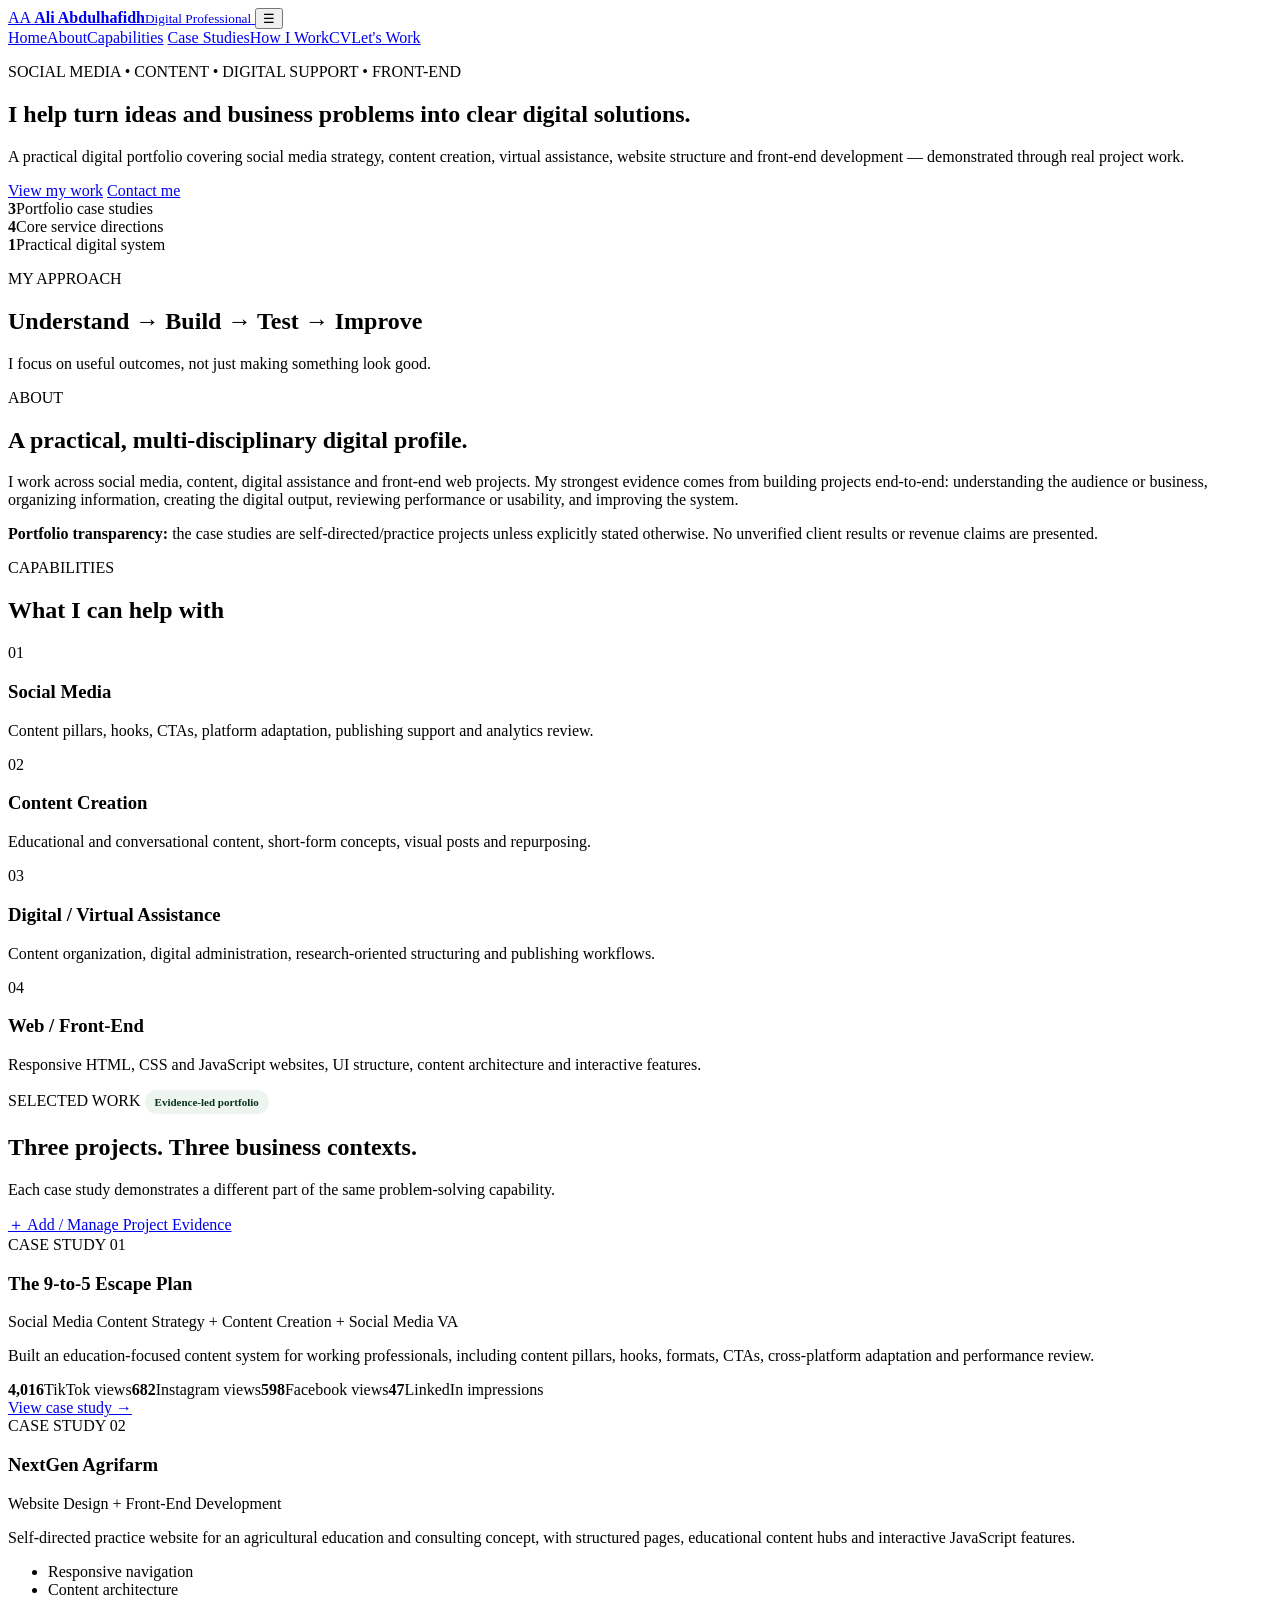
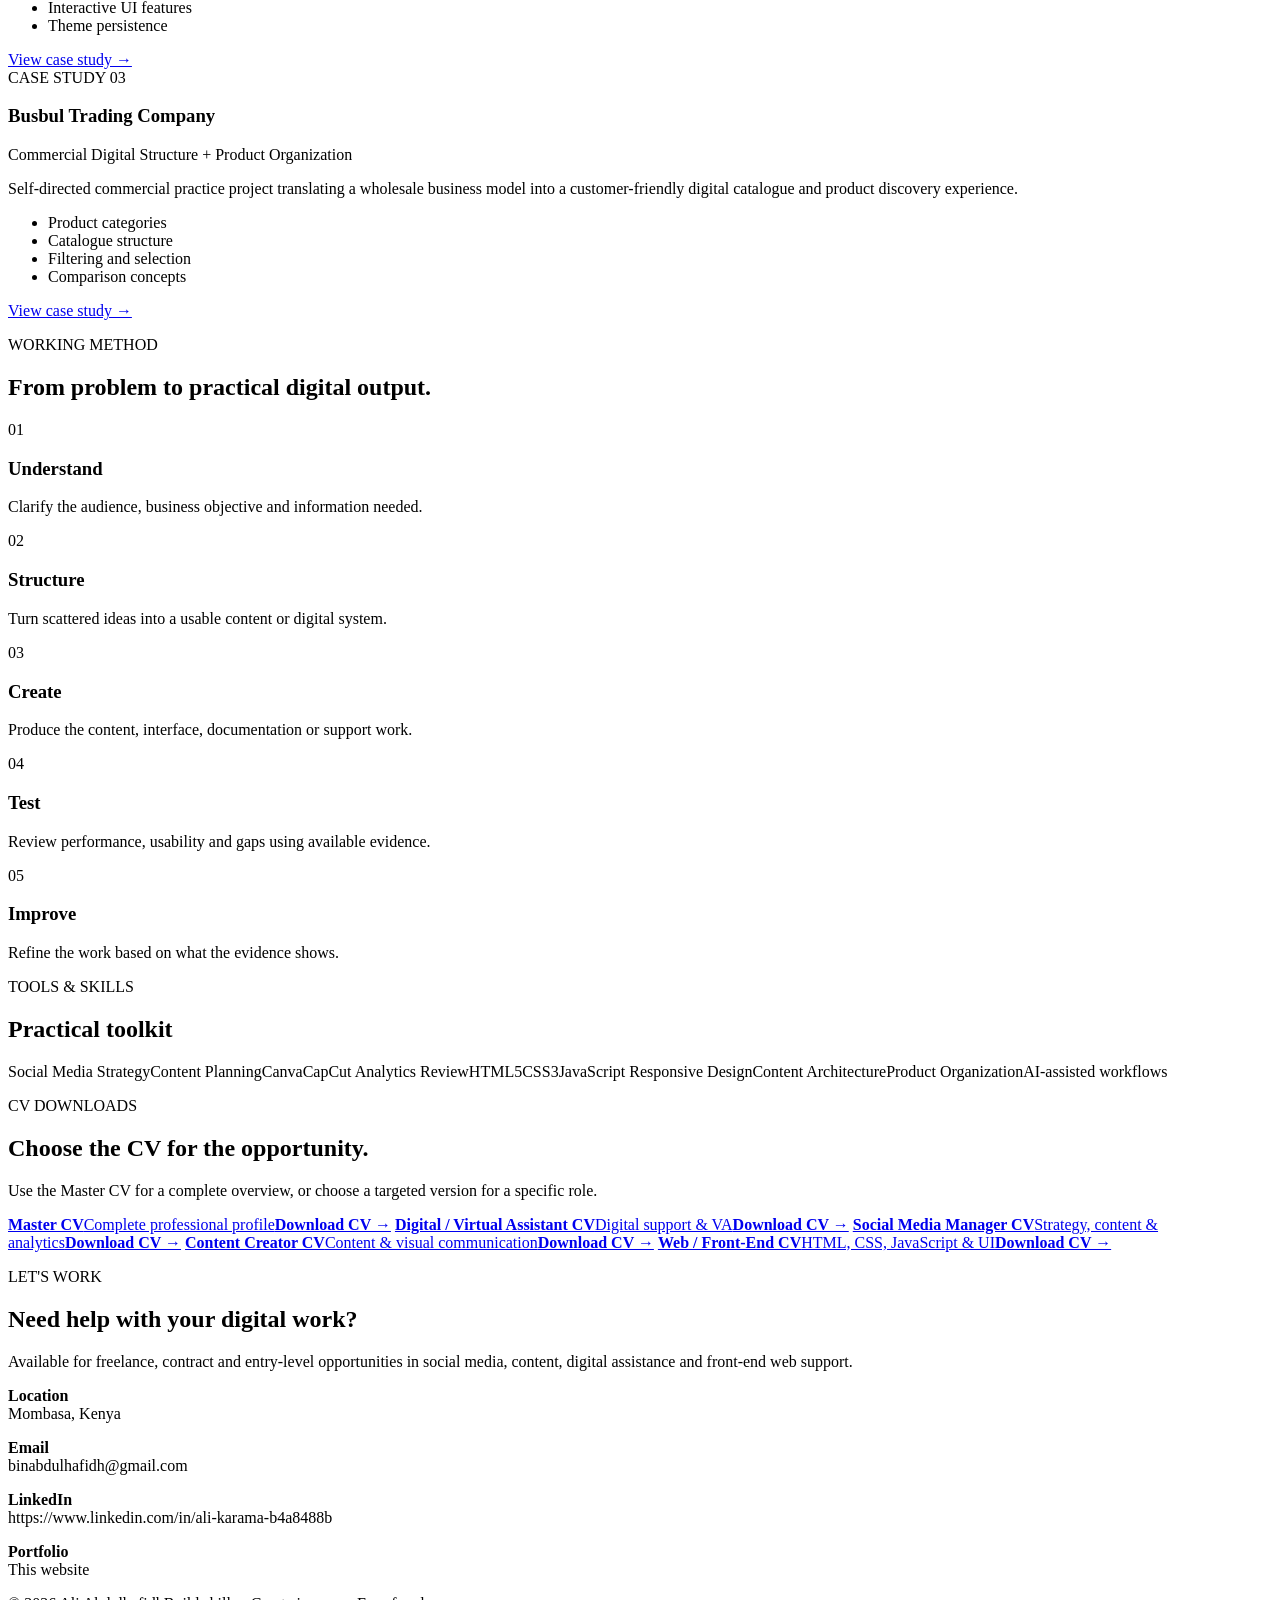
==== index.html @ 79cd594f "Add files via upload" ====
<!DOCTYPE html>
<html lang="en">
<head><meta name="description" content="Ali Abdulhafidh — Social Media Content Strategist, Content Creator, Social Media VA and Junior Front-End Practitioner.">
  <meta charset="UTF-8">
  <meta name="viewport" content="width=device-width, initial-scale=1.0">
  <meta name="description" content="Ali Abdulhafidh — Digital Professional portfolio: Social Media, Content Creation, Virtual Assistance and Front-End Development.">
  <title>Ali Abdulhafidh | Digital Portfolio</title>
  <link rel="stylesheet" href="style.css">
<style>.evidence-note{padding:14px 16px;border-left:3px solid #B8860B;background:#faf8f1;border-radius:8px;color:#45524c;font-size:13px;line-height:1.55}.portfolio-quality{display:inline-block;padding:6px 10px;border-radius:999px;background:#eef5f1;color:#07301E;font-size:11px;font-weight:700}</style></head>
<body>
  <header class="site-header">
    <nav class="nav container">
      <a class="brand" href="#home">
        <span class="brand-mark">AA</span>
        <span><strong>Ali Abdulhafidh</strong><small>Digital Professional</small></span>
      </a>
      <button class="menu-toggle" aria-label="Open menu">☰</button>
      <div class="nav-links">
        <a href="#home">Home</a><a href="#about">About</a><a href="#services">Capabilities</a>
        <a href="#work">Case Studies</a><a href="#process">How I Work</a><a href="#cv">CV</a><a class="nav-cta" href="#contact">Let's Work</a>
      </div>
    </nav>
  </header>

  <main>
    <section id="home" class="hero">
      <div class="container hero-grid">
        <div>
          <p class="eyebrow">SOCIAL MEDIA • CONTENT • DIGITAL SUPPORT • FRONT-END</p>
          <h1>I help turn ideas and business problems into <span>clear digital solutions.</span></h1>
          <p class="hero-copy">A practical digital portfolio covering social media strategy, content creation, virtual assistance, website structure and front-end development — demonstrated through real project work.</p>
          <div class="hero-actions">
            <a class="button primary" href="#work">View my work</a>
            <a class="button secondary" href="#contact">Contact me</a>
          </div>
          <div class="proof-row">
            <div><strong>3</strong><span>Portfolio case studies</span></div>
            <div><strong>4</strong><span>Core service directions</span></div>
            <div><strong>1</strong><span>Practical digital system</span></div>
          </div>
        </div>
        <aside class="hero-card">
          <div class="orbit"></div>
          <p>MY APPROACH</p>
          <h2>Understand → Build → Test → Improve</h2>
          <p>I focus on useful outcomes, not just making something look good.</p>
        </aside>
      </div>
    </section>

    <section id="about" class="section">
      <div class="container two-col">
        <div>
          <p class="eyebrow">ABOUT</p>
          <h2>A practical, multi-disciplinary digital profile.</h2>
        </div>
        <div>
          <p>I work across social media, content, digital assistance and front-end web projects. My strongest evidence comes from building projects end-to-end: understanding the audience or business, organizing information, creating the digital output, reviewing performance or usability, and improving the system.</p>
          <p class="note"><strong>Portfolio transparency:</strong> the case studies are self-directed/practice projects unless explicitly stated otherwise. No unverified client results or revenue claims are presented.</p>
        </div>
      </div>
    </section>

    <section id="services" class="section soft">
      <div class="container">
        <p class="eyebrow">CAPABILITIES</p>
        <h2>What I can help with</h2>
        <div class="cards four">
          <article class="card"><div class="icon">01</div><h3>Social Media</h3><p>Content pillars, hooks, CTAs, platform adaptation, publishing support and analytics review.</p></article>
          <article class="card"><div class="icon">02</div><h3>Content Creation</h3><p>Educational and conversational content, short-form concepts, visual posts and repurposing.</p></article>
          <article class="card"><div class="icon">03</div><h3>Digital / Virtual Assistance</h3><p>Content organization, digital administration, research-oriented structuring and publishing workflows.</p></article>
          <article class="card"><div class="icon">04</div><h3>Web / Front-End</h3><p>Responsive HTML, CSS and JavaScript websites, UI structure, content architecture and interactive features.</p></article>
        </div>
      </div>
    </section>

    <section id="work" class="section">
      <div class="container">
        <div class="section-head"><div><p class="eyebrow">SELECTED WORK <span class="portfolio-quality">Evidence-led portfolio</span></p><h2>Three projects. Three business contexts.</h2></div><p>Each case study demonstrates a different part of the same problem-solving capability.</p></div>
        <div class="evidence-manager-link"><a class="button secondary" href="evidence-manager.html">＋ Add / Manage Project Evidence</a></div><div class="case-grid">
          <article class="case-card featured">
            <div class="case-number">CASE STUDY 01</div><h3>The 9-to-5 Escape Plan</h3><p class="tagline">Social Media Content Strategy + Content Creation + Social Media VA</p>
            <p>Built an education-focused content system for working professionals, including content pillars, hooks, formats, CTAs, cross-platform adaptation and performance review.</p>
            <div class="metrics"><span><b>4,016</b>TikTok views</span><span><b>682</b>Instagram views</span><span><b>598</b>Facebook views</span><span><b>47</b>LinkedIn impressions</span></div>
            <a href="case-study-1.html" class="text-link">View case study →</a>
          </article>
          <article class="case-card">
            <div class="case-number">CASE STUDY 02</div><h3>NextGen Agrifarm</h3><p class="tagline">Website Design + Front-End Development</p>
            <p>Self-directed practice website for an agricultural education and consulting concept, with structured pages, educational content hubs and interactive JavaScript features.</p>
            <ul><li>Responsive navigation</li><li>Content architecture</li><li>Interactive UI features</li><li>Theme persistence</li></ul>
            <a href="case-study-2.html" class="text-link">View case study →</a>
          </article>
          <article class="case-card">
            <div class="case-number">CASE STUDY 03</div><h3>Busbul Trading Company</h3><p class="tagline">Commercial Digital Structure + Product Organization</p>
            <p>Self-directed commercial practice project translating a wholesale business model into a customer-friendly digital catalogue and product discovery experience.</p>
            <ul><li>Product categories</li><li>Catalogue structure</li><li>Filtering and selection</li><li>Comparison concepts</li></ul>
            <a href="case-study-3.html" class="text-link">View case study →</a>
          </article>
        </div>
      </div>
    </section>

    <section id="process" class="section dark">
      <div class="container">
        <p class="eyebrow gold">WORKING METHOD</p>
        <h2>From problem to practical digital output.</h2>
        <div class="process">
          <div><span>01</span><h3>Understand</h3><p>Clarify the audience, business objective and information needed.</p></div>
          <div><span>02</span><h3>Structure</h3><p>Turn scattered ideas into a usable content or digital system.</p></div>
          <div><span>03</span><h3>Create</h3><p>Produce the content, interface, documentation or support work.</p></div>
          <div><span>04</span><h3>Test</h3><p>Review performance, usability and gaps using available evidence.</p></div>
          <div><span>05</span><h3>Improve</h3><p>Refine the work based on what the evidence shows.</p></div>
        </div>
      </div>
    </section>

    <section class="section">
      <div class="container">
        <p class="eyebrow">TOOLS & SKILLS</p>
        <h2>Practical toolkit</h2>
        <div class="skill-cloud">
          <span>Social Media Strategy</span><span>Content Planning</span><span>Canva</span><span>CapCut</span>
          <span>Analytics Review</span><span>HTML5</span><span>CSS3</span><span>JavaScript</span>
          <span>Responsive Design</span><span>Content Architecture</span><span>Product Organization</span><span>AI-assisted workflows</span>
        </div>
      </div>
    </section>

    <section id="cv" class="section soft">
<div class="container">
<p class="eyebrow">CV DOWNLOADS</p>
<h2>Choose the CV for the opportunity.</h2>
<p class="section-intro">Use the Master CV for a complete overview, or choose a targeted version for a specific role.</p>
<div class="cv-grid">
<a class="cv-card" href="Ali_Abdulhafidh_Master_CV_FINAL.docx" download><strong>Master CV</strong><span>Complete professional profile</span><b>Download CV →</b></a>
<a class="cv-card" href="Ali_Abdulhafidh_Digital_Virtual_Assistant_CV_FINAL.docx" download><strong>Digital / Virtual Assistant CV</strong><span>Digital support & VA</span><b>Download CV →</b></a>
<a class="cv-card" href="Ali_Abdulhafidh_Social_Media_Manager_CV_FINAL.docx" download><strong>Social Media Manager CV</strong><span>Strategy, content & analytics</span><b>Download CV →</b></a>
<a class="cv-card" href="Ali_Abdulhafidh_Content_Creator_CV_FINAL.docx" download><strong>Content Creator CV</strong><span>Content & visual communication</span><b>Download CV →</b></a>
<a class="cv-card" href="Ali_Abdulhafidh_Web_Front-End_CV_FINAL.docx" download><strong>Web / Front-End CV</strong><span>HTML, CSS, JavaScript & UI</span><b>Download CV →</b></a>
</div></div></section><section id="contact" class="section contact">
      <div class="container contact-box">
        <div><p class="eyebrow">LET'S WORK</p><h2>Need help with your digital work?</h2><p>Available for freelance, contract and entry-level opportunities in social media, content, digital assistance and front-end web support.</p></div>
        <div class="contact-details">
          <p><strong>Location</strong><br>Mombasa, Kenya</p>
          <p><strong>Email</strong><br><span>binabdulhafidh@gmail.com</span></p>
          <p><strong>LinkedIn</strong><br><span>https://www.linkedin.com/in/ali-karama-b4a8488b</span></p>
          <p><strong>Portfolio</strong><br>This website</p>
        </div>
      </div>
    </section>
  </main>

  <footer><div class="container footer"><span>© 2026 Ali Abdulhafidh</span><span>Build skills • Create income • Earn freedom</span></div></footer>
</body>
</html>
---- style.css ----
.upload-block{margin-top:48px;padding-top:30px;border-top:1px solid var(--line)}.dropzone{border:2px dashed #a9bbb2;background:#f9fbf9;border-radius:18px;padding:34px;text-align:center;margin:16px 0 22px}.dropzone label{cursor:pointer;display:block;color:var(--muted)}.dropzone input{display:block;margin:0 auto 10px}.dropzone strong{color:var(--green2)}.dropzone.dragging{border-color:var(--gold);background:#fff8e8}.gallery{display:grid;grid-template-columns:repeat(3,1fr);gap:16px}.uploaded-evidence{margin:0;border:1px solid var(--line);border-radius:14px;overflow:hidden;background:#fff}.uploaded-evidence img{width:100%;height:220px;object-fit:cover;display:block}.uploaded-evidence figcaption{padding:12px;font-size:12px;display:flex;justify-content:space-between;gap:10px;align-items:center}.uploaded-evidence button{border:0;background:#f2e7e0;color:#8a3c20;border-radius:7px;padding:6px 8px;cursor:pointer}.empty-evidence{grid-column:1/-1;padding:30px;border:1px dashed var(--line);border-radius:14px;text-align:center;color:var(--muted)}code{background:#eef2ef;padding:2px 5px;border-radius:4px}@media(max-width:900px){.gallery{grid-template-columns:1fr 1fr}}@media(max-width:520px){.gallery{grid-template-columns:1fr}}
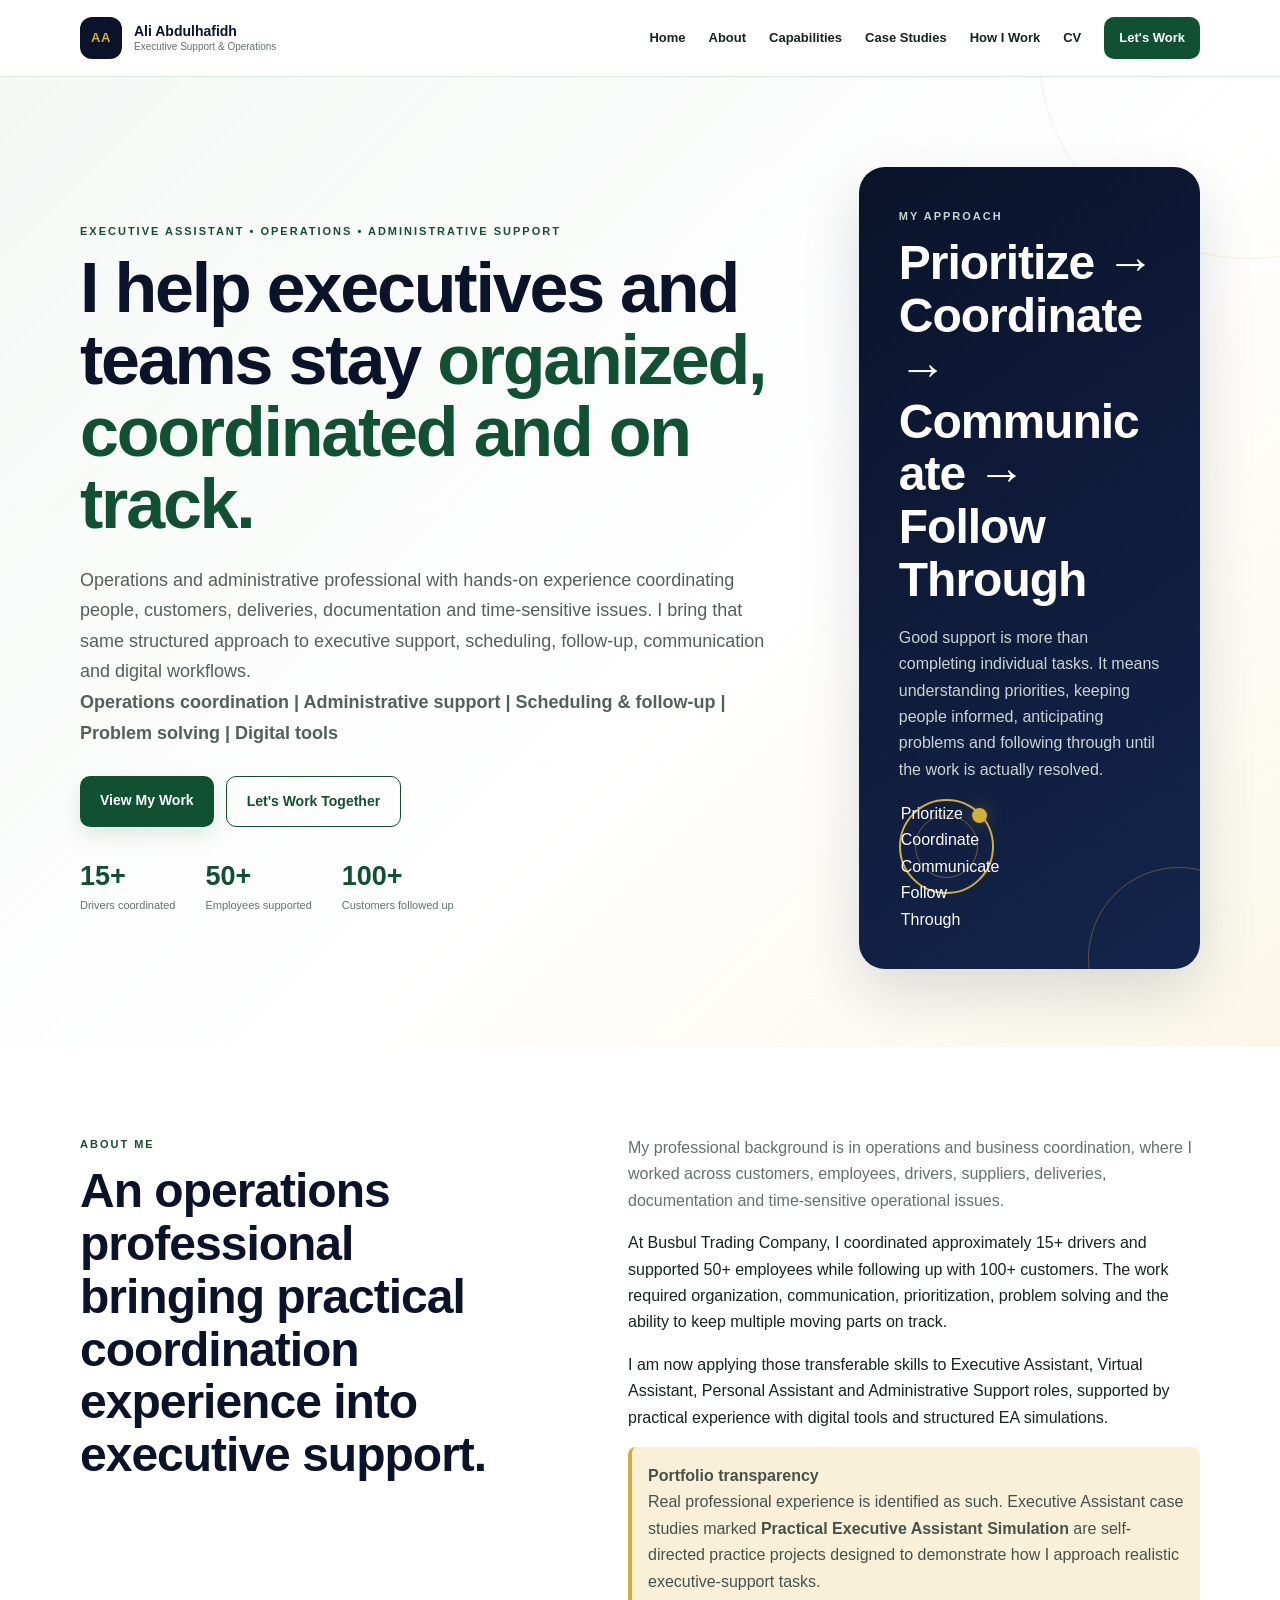
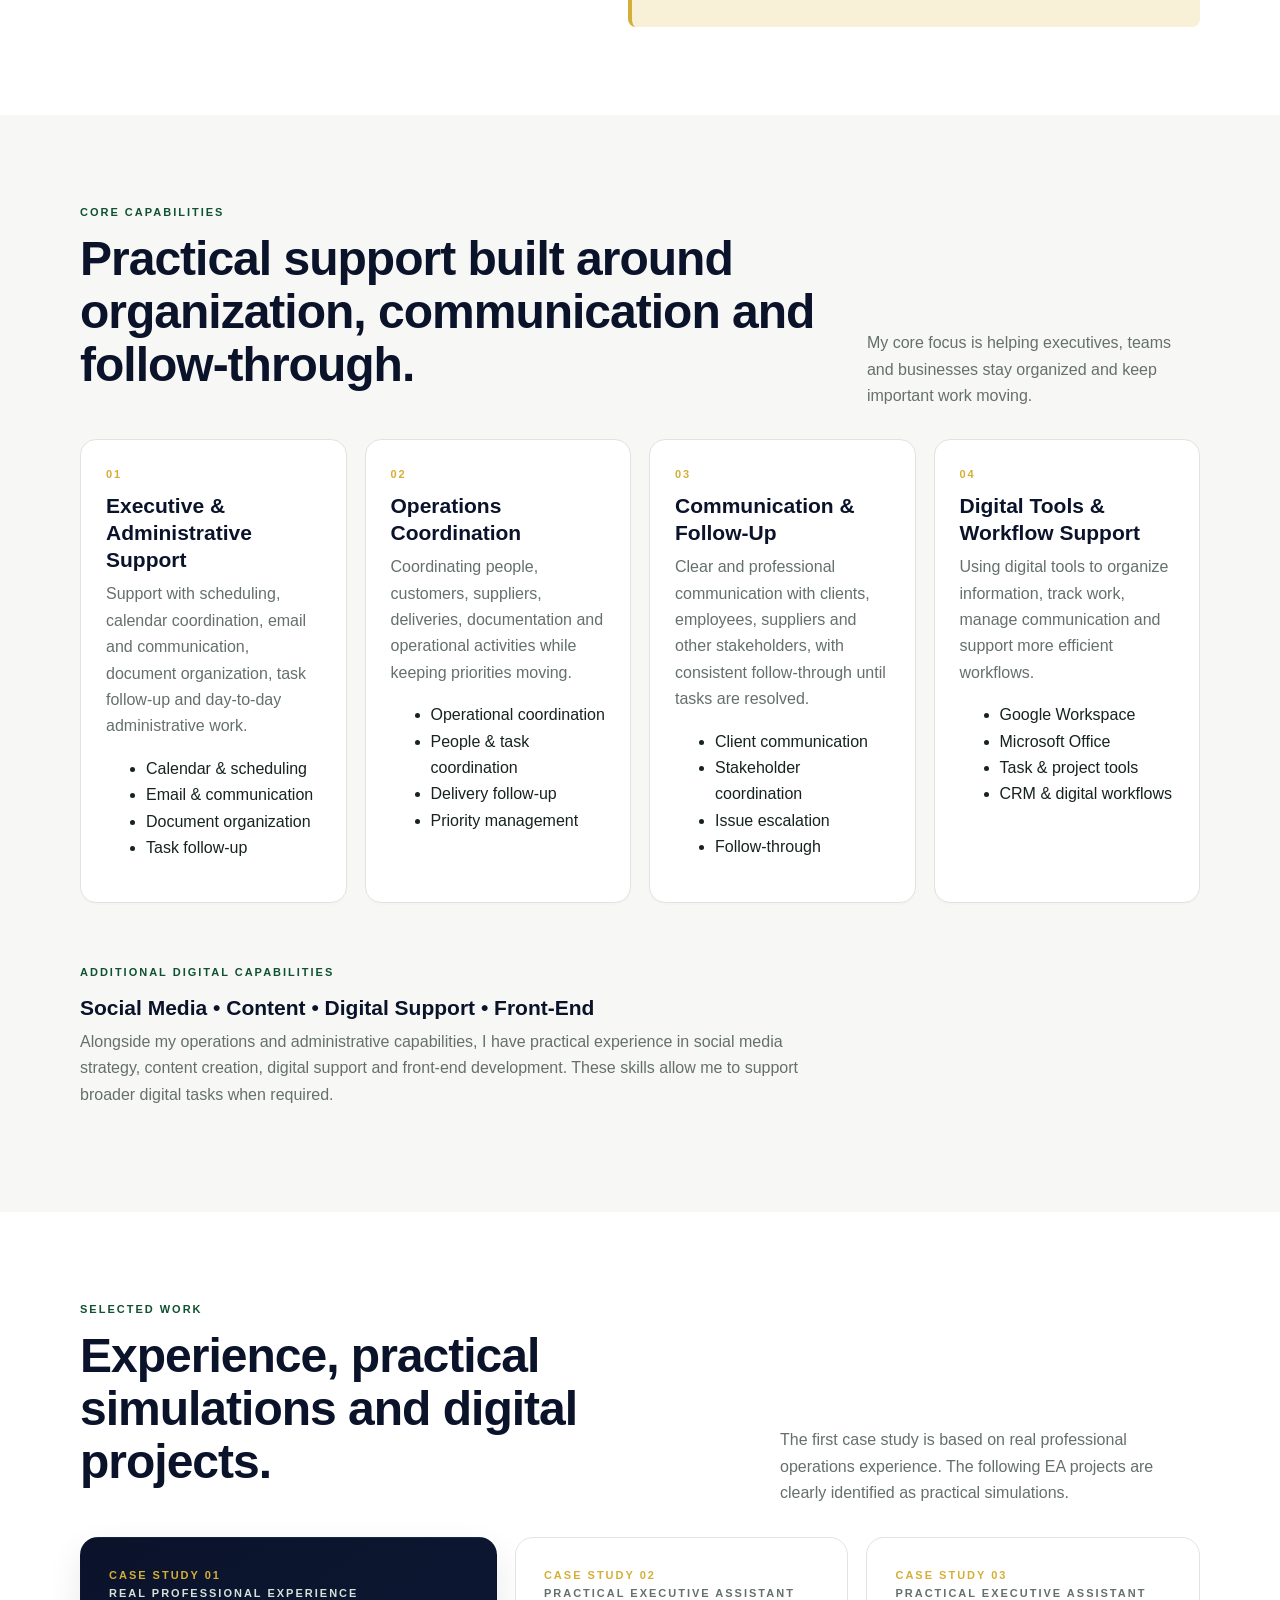
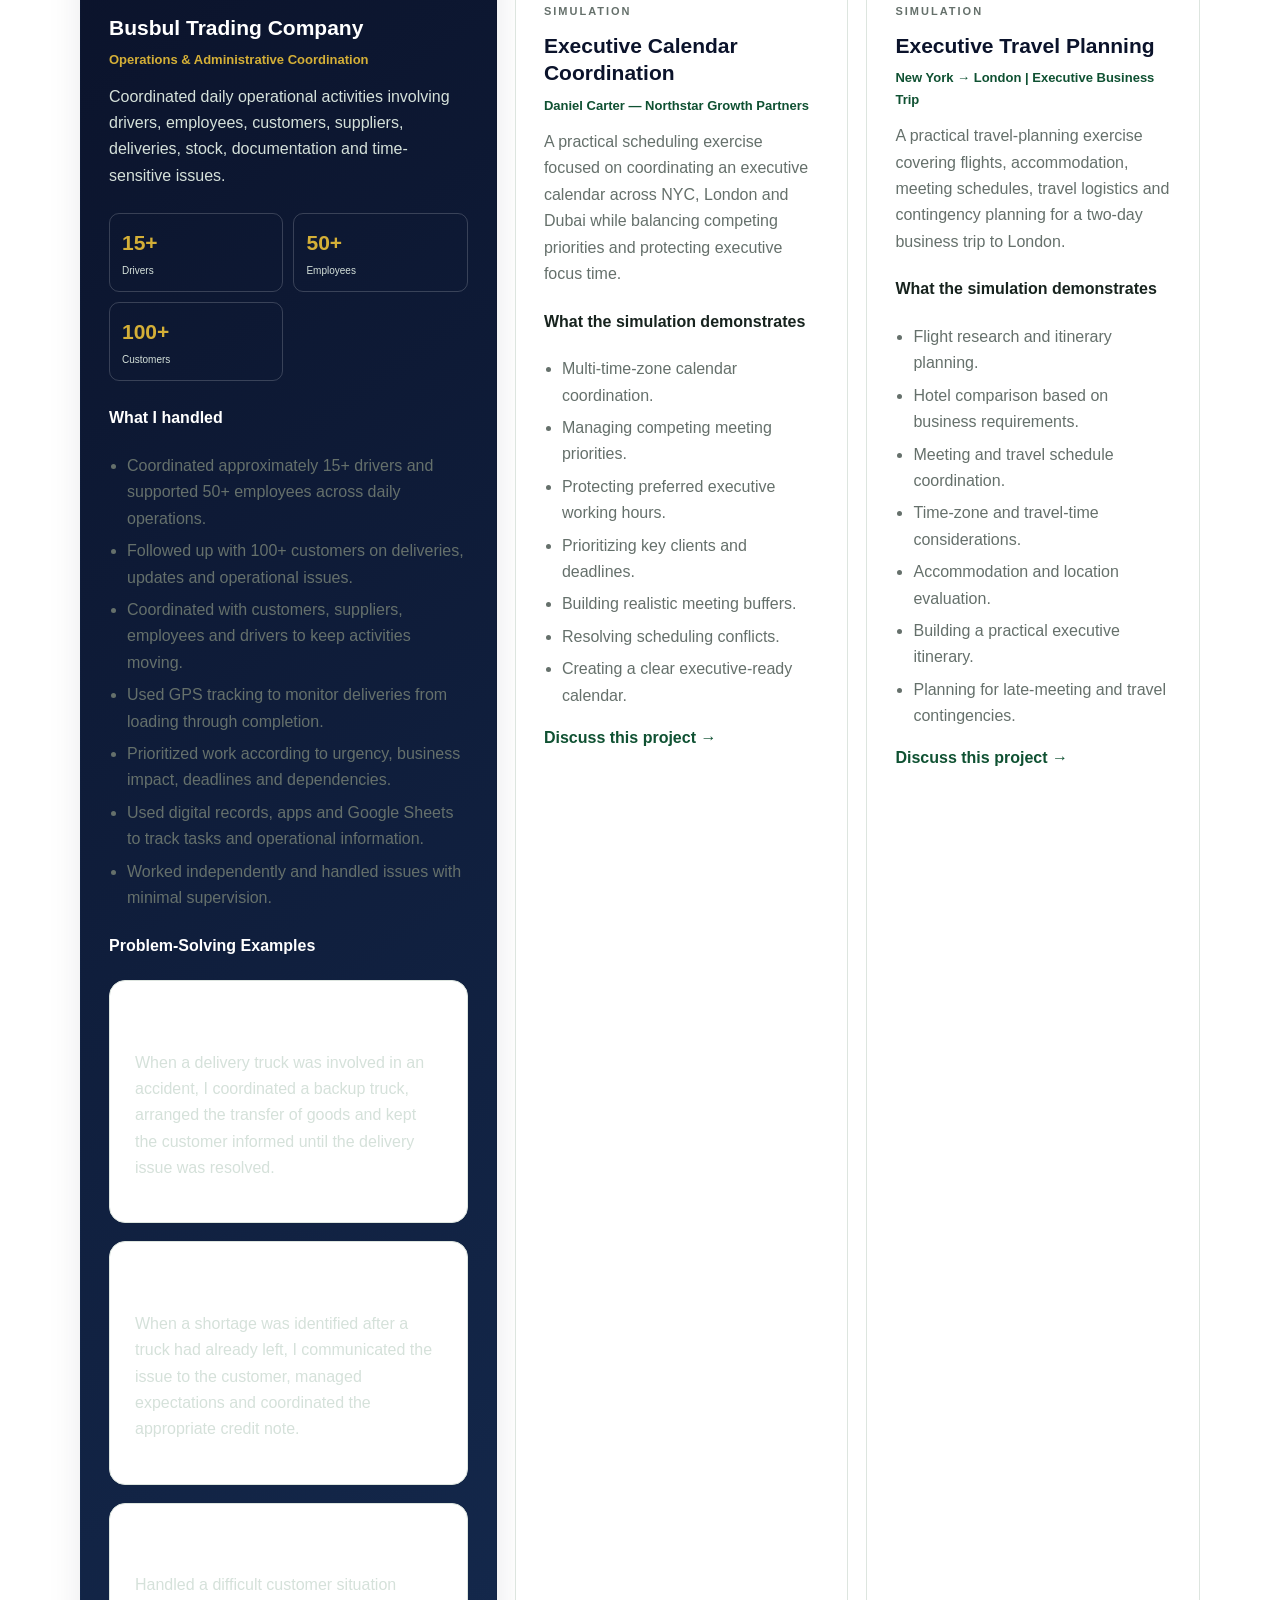
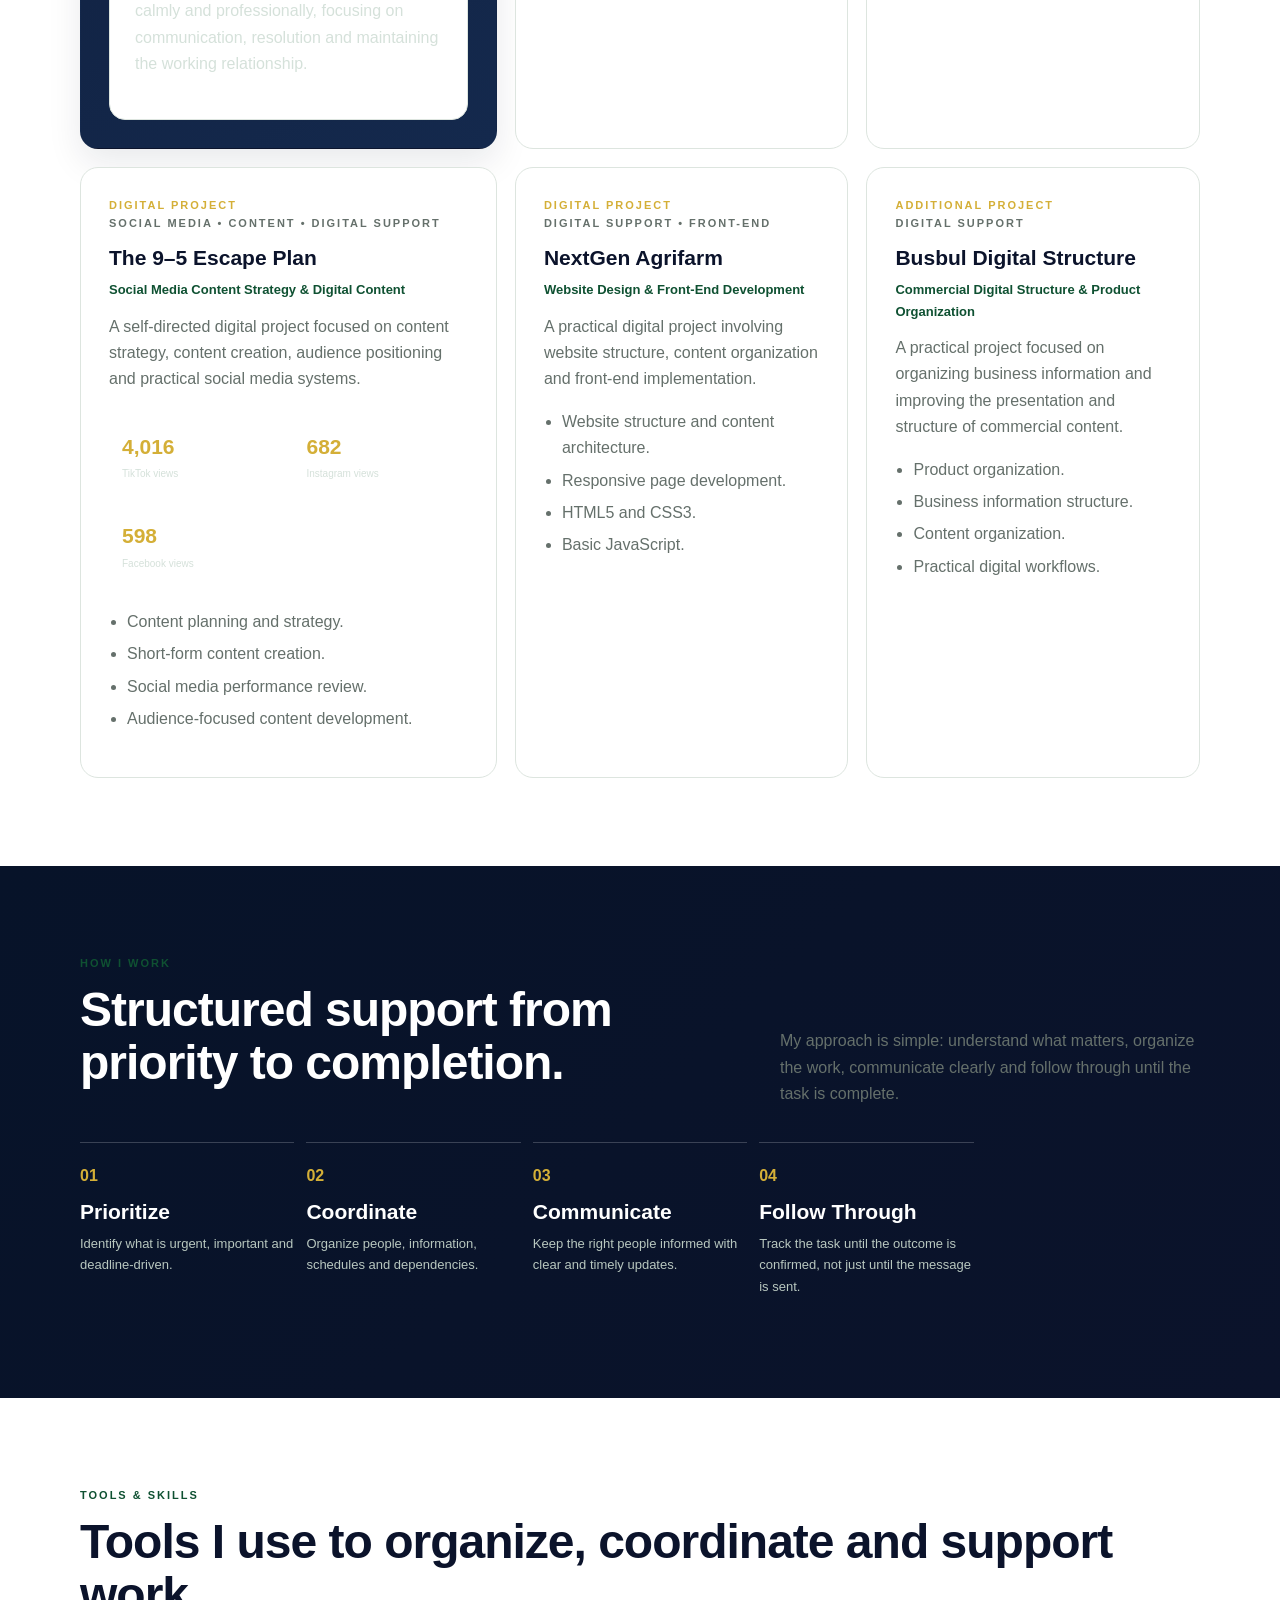
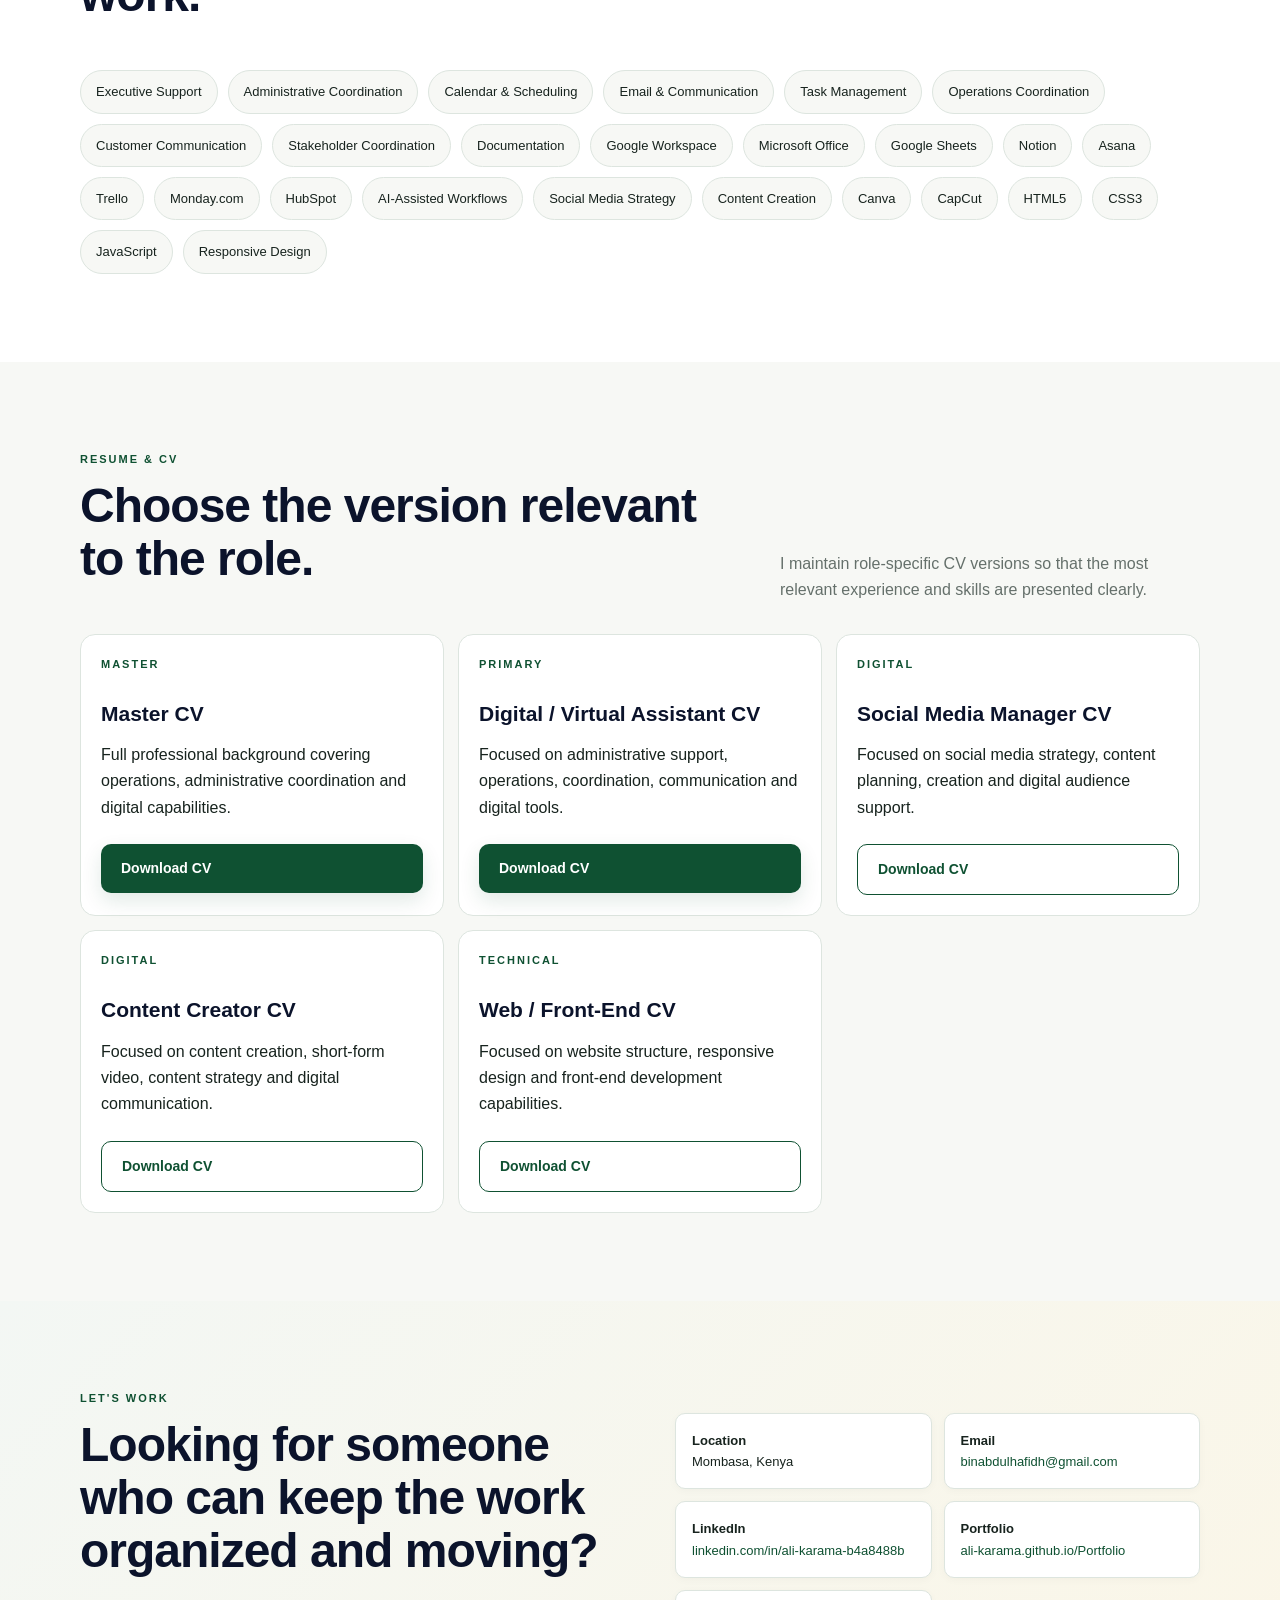
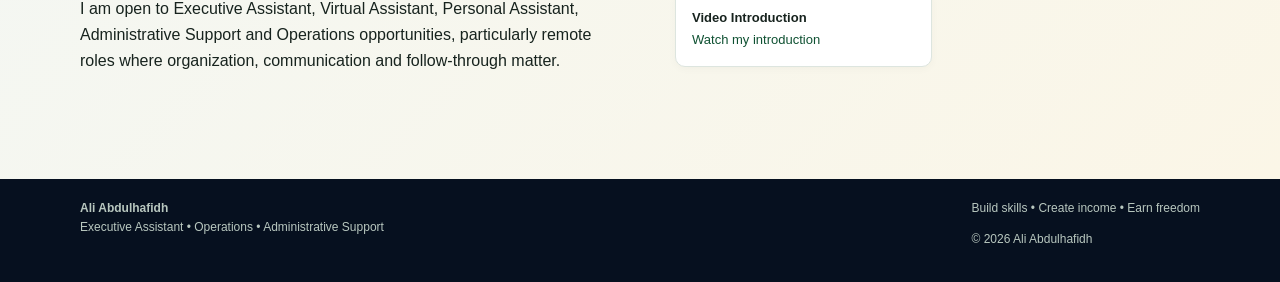
==== commit 1dee22d6: "Update index.html" ====
--- a/index.html
+++ b/index.html
@@ -1,155 +1,1449 @@
 <!DOCTYPE html>
 <html lang="en">
-<head><meta name="description" content="Ali Abdulhafidh — Social Media Content Strategist, Content Creator, Social Media VA and Junior Front-End Practitioner.">
+<head>
   <meta charset="UTF-8">
+
   <meta name="viewport" content="width=device-width, initial-scale=1.0">
-  <meta name="description" content="Ali Abdulhafidh — Digital Professional portfolio: Social Media, Content Creation, Virtual Assistance and Front-End Development.">
-  <title>Ali Abdulhafidh | Digital Portfolio</title>
+
+  <meta
+    name="description"
+    content="Ali Abdulhafidh — Executive Assistant, Virtual Assistant and Operations professional with experience in coordination, administrative support, scheduling, follow-up, problem solving and digital tools."
+  >
+
+  <meta
+    name="keywords"
+    content="Executive Assistant, Virtual Assistant, Personal Assistant, Administrative Support, Operations Coordinator, Remote Assistant, Ali Abdulhafidh"
+  >
+
+  <meta name="author" content="Ali Abdulhafidh">
+
+  <title>Ali Abdulhafidh | Executive Assistant • Operations • Administrative Support</title>
+
   <link rel="stylesheet" href="style.css">
-<style>.evidence-note{padding:14px 16px;border-left:3px solid #B8860B;background:#faf8f1;border-radius:8px;color:#45524c;font-size:13px;line-height:1.55}.portfolio-quality{display:inline-block;padding:6px 10px;border-radius:999px;background:#eef5f1;color:#07301E;font-size:11px;font-weight:700}</style></head>
+</head>
+
 <body>
+
+  <!-- =========================
+       HEADER
+  ========================== -->
   <header class="site-header">
-    <nav class="nav container">
-      <a class="brand" href="#home">
+    <div class="container nav">
+
+      <a href="#home" class="brand">
         <span class="brand-mark">AA</span>
-        <span><strong>Ali Abdulhafidh</strong><small>Digital Professional</small></span>
+
+        <span>
+          <strong>Ali Abdulhafidh</strong>
+          <small>Executive Support & Operations</small>
+        </span>
       </a>
-      <button class="menu-toggle" aria-label="Open menu">☰</button>
-      <div class="nav-links">
-        <a href="#home">Home</a><a href="#about">About</a><a href="#services">Capabilities</a>
-        <a href="#work">Case Studies</a><a href="#process">How I Work</a><a href="#cv">CV</a><a class="nav-cta" href="#contact">Let's Work</a>
+
+      <button
+        class="menu-toggle"
+        aria-label="Open navigation menu"
+        aria-expanded="false"
+      >
+        ☰
+      </button>
+
+      <nav class="nav-links">
+
+        <a href="#home">Home</a>
+
+        <a href="#about">About</a>
+
+        <a href="#capabilities">Capabilities</a>
+
+        <a href="#work">Case Studies</a>
+
+        <a href="#process">How I Work</a>
+
+        <a href="#cv">CV</a>
+
+        <a href="#contact" class="nav-cta">Let's Work</a>
+
+      </nav>
+
+    </div>
+  </header>
+
+
+  <main>
+
+    <!-- =========================
+         HERO
+    ========================== -->
+    <section class="hero" id="home">
+
+      <div class="container hero-grid">
+
+        <div>
+
+          <p class="eyebrow">
+            EXECUTIVE ASSISTANT • OPERATIONS • ADMINISTRATIVE SUPPORT
+          </p>
+
+          <h1>
+            I help executives and teams stay
+            <span>organized, coordinated and on track.</span>
+          </h1>
+
+          <p class="hero-copy">
+            Operations and administrative professional with hands-on
+            experience coordinating people, customers, deliveries,
+            documentation and time-sensitive issues. I bring that same
+            structured approach to executive support, scheduling,
+            follow-up, communication and digital workflows.
+          </p>
+
+          <p class="hero-copy">
+            <strong>
+              Operations coordination | Administrative support |
+              Scheduling & follow-up | Problem solving | Digital tools
+            </strong>
+          </p>
+
+          <div class="hero-actions">
+
+            <a href="#work" class="button primary">
+              View My Work
+            </a>
+
+            <a href="#contact" class="button secondary">
+              Let's Work Together
+            </a>
+
+          </div>
+
+          <!-- REAL OPERATIONAL EVIDENCE -->
+          <div class="proof-row">
+
+            <div>
+              <strong>15+</strong>
+              <span>Drivers coordinated</span>
+            </div>
+
+            <div>
+              <strong>50+</strong>
+              <span>Employees supported</span>
+            </div>
+
+            <div>
+              <strong>100+</strong>
+              <span>Customers followed up</span>
+            </div>
+
+          </div>
+
+        </div>
+
+
+        <!-- HERO APPROACH CARD -->
+        <div class="hero-card">
+
+          <p class="eyebrow">
+            MY APPROACH
+          </p>
+
+          <h2>
+            Prioritize → Coordinate → Communicate → Follow Through
+          </h2>
+
+          <p>
+            Good support is more than completing individual tasks.
+            It means understanding priorities, keeping people informed,
+            anticipating problems and following through until the work
+            is actually resolved.
+          </p>
+
+          <div class="orbit">
+
+            <span>Prioritize</span>
+            <span>Coordinate</span>
+            <span>Communicate</span>
+            <span>Follow Through</span>
+
+          </div>
+
+        </div>
+
       </div>
-    </nav>
-  </header>
-
-  <main>
-    <section id="home" class="hero">
-      <div class="container hero-grid">
+
+    </section>
+
+
+    <!-- =========================
+         ABOUT
+    ========================== -->
+    <section class="section" id="about">
+
+      <div class="container two-col">
+
         <div>
-          <p class="eyebrow">SOCIAL MEDIA • CONTENT • DIGITAL SUPPORT • FRONT-END</p>
-          <h1>I help turn ideas and business problems into <span>clear digital solutions.</span></h1>
-          <p class="hero-copy">A practical digital portfolio covering social media strategy, content creation, virtual assistance, website structure and front-end development — demonstrated through real project work.</p>
-          <div class="hero-actions">
-            <a class="button primary" href="#work">View my work</a>
-            <a class="button secondary" href="#contact">Contact me</a>
-          </div>
-          <div class="proof-row">
-            <div><strong>3</strong><span>Portfolio case studies</span></div>
-            <div><strong>4</strong><span>Core service directions</span></div>
-            <div><strong>1</strong><span>Practical digital system</span></div>
-          </div>
-        </div>
-        <aside class="hero-card">
-          <div class="orbit"></div>
-          <p>MY APPROACH</p>
-          <h2>Understand → Build → Test → Improve</h2>
-          <p>I focus on useful outcomes, not just making something look good.</p>
-        </aside>
+
+          <p class="eyebrow">
+            ABOUT ME
+          </p>
+
+          <h2>
+            An operations professional bringing practical coordination
+            experience into executive support.
+          </h2>
+
+        </div>
+
+        <div>
+
+          <p class="section-intro">
+            My professional background is in operations and business
+            coordination, where I worked across customers, employees,
+            drivers, suppliers, deliveries, documentation and
+            time-sensitive operational issues.
+          </p>
+
+          <p>
+            At Busbul Trading Company, I coordinated approximately
+            15+ drivers and supported 50+ employees while following up
+            with 100+ customers. The work required organization,
+            communication, prioritization, problem solving and the
+            ability to keep multiple moving parts on track.
+          </p>
+
+          <p>
+            I am now applying those transferable skills to Executive
+            Assistant, Virtual Assistant, Personal Assistant and
+            Administrative Support roles, supported by practical
+            experience with digital tools and structured EA simulations.
+          </p>
+
+          <div class="note">
+
+            <strong>Portfolio transparency</strong>
+
+            <p>
+              Real professional experience is identified as such.
+              Executive Assistant case studies marked
+              <strong>Practical Executive Assistant Simulation</strong>
+              are self-directed practice projects designed to demonstrate
+              how I approach realistic executive-support tasks.
+            </p>
+
+          </div>
+
+        </div>
+
       </div>
+
     </section>
 
-    <section id="about" class="section">
-      <div class="container two-col">
+
+    <!-- =========================
+         CAPABILITIES
+    ========================== -->
+    <section class="section soft" id="capabilities">
+
+      <div class="container">
+
+        <div class="section-head">
+
+          <div>
+
+            <p class="eyebrow">
+              CORE CAPABILITIES
+            </p>
+
+            <h2>
+              Practical support built around organization,
+              communication and follow-through.
+            </h2>
+
+          </div>
+
+          <p>
+            My core focus is helping executives, teams and businesses
+            stay organized and keep important work moving.
+          </p>
+
+        </div>
+
+
+        <div class="cards four">
+
+          <!-- CARD 01 -->
+          <article class="card">
+
+            <div class="icon">
+              01
+            </div>
+
+            <h3>
+              Executive & Administrative Support
+            </h3>
+
+            <p>
+              Support with scheduling, calendar coordination,
+              email and communication, document organization,
+              task follow-up and day-to-day administrative work.
+            </p>
+
+            <ul>
+
+              <li>Calendar & scheduling</li>
+
+              <li>Email & communication</li>
+
+              <li>Document organization</li>
+
+              <li>Task follow-up</li>
+
+            </ul>
+
+          </article>
+
+
+          <!-- CARD 02 -->
+          <article class="card">
+
+            <div class="icon">
+              02
+            </div>
+
+            <h3>
+              Operations Coordination
+            </h3>
+
+            <p>
+              Coordinating people, customers, suppliers, deliveries,
+              documentation and operational activities while keeping
+              priorities moving.
+            </p>
+
+            <ul>
+
+              <li>Operational coordination</li>
+
+              <li>People & task coordination</li>
+
+              <li>Delivery follow-up</li>
+
+              <li>Priority management</li>
+
+            </ul>
+
+          </article>
+
+
+          <!-- CARD 03 -->
+          <article class="card">
+
+            <div class="icon">
+              03
+            </div>
+
+            <h3>
+              Communication & Follow-Up
+            </h3>
+
+            <p>
+              Clear and professional communication with clients,
+              employees, suppliers and other stakeholders, with
+              consistent follow-through until tasks are resolved.
+            </p>
+
+            <ul>
+
+              <li>Client communication</li>
+
+              <li>Stakeholder coordination</li>
+
+              <li>Issue escalation</li>
+
+              <li>Follow-through</li>
+
+            </ul>
+
+          </article>
+
+
+          <!-- CARD 04 -->
+          <article class="card">
+
+            <div class="icon">
+              04
+            </div>
+
+            <h3>
+              Digital Tools & Workflow Support
+            </h3>
+
+            <p>
+              Using digital tools to organize information, track work,
+              manage communication and support more efficient workflows.
+            </p>
+
+            <ul>
+
+              <li>Google Workspace</li>
+
+              <li>Microsoft Office</li>
+
+              <li>Task & project tools</li>
+
+              <li>CRM & digital workflows</li>
+
+            </ul>
+
+          </article>
+
+        </div>
+
+
+        <!-- SECONDARY DIGITAL SKILLS -->
+
+        <div class="section-intro" style="margin-top: 60px;">
+
+          <p class="eyebrow">
+            ADDITIONAL DIGITAL CAPABILITIES
+          </p>
+
+          <h3>
+            Social Media • Content • Digital Support • Front-End
+          </h3>
+
+          <p>
+            Alongside my operations and administrative capabilities,
+            I have practical experience in social media strategy,
+            content creation, digital support and front-end development.
+            These skills allow me to support broader digital tasks when
+            required.
+          </p>
+
+        </div>
+
+      </div>
+
+    </section>
+
+
+    <!-- =========================
+         CASE STUDIES
+    ========================== -->
+    <section class="section" id="work">
+
+      <div class="container">
+
+        <div class="section-head">
+
+          <div>
+
+            <p class="eyebrow">
+              SELECTED WORK
+            </p>
+
+            <h2>
+              Experience, practical simulations and digital projects.
+            </h2>
+
+          </div>
+
+          <p>
+            The first case study is based on real professional
+            operations experience. The following EA projects are
+            clearly identified as practical simulations.
+          </p>
+
+        </div>
+
+
+        <div class="case-grid">
+
+
+          <!-- =========================
+               CASE STUDY 01 — REAL
+          ========================== -->
+          <article class="case-card featured">
+
+            <div class="case-number">
+              CASE STUDY 01
+            </div>
+
+            <p class="eyebrow">
+              REAL PROFESSIONAL EXPERIENCE
+            </p>
+
+            <h3>
+              Busbul Trading Company
+            </h3>
+
+            <p class="tagline">
+              Operations & Administrative Coordination
+            </p>
+
+            <p>
+              Coordinated daily operational activities involving
+              drivers, employees, customers, suppliers, deliveries,
+              stock, documentation and time-sensitive issues.
+            </p>
+
+
+            <div class="metrics">
+
+              <span>
+                <b>15+</b>
+                Drivers
+              </span>
+
+              <span>
+                <b>50+</b>
+                Employees
+              </span>
+
+              <span>
+                <b>100+</b>
+                Customers
+              </span>
+
+            </div>
+
+
+            <h4>
+              What I handled
+            </h4>
+
+            <ul>
+
+              <li>
+                Coordinated approximately 15+ drivers and supported
+                50+ employees across daily operations.
+              </li>
+
+              <li>
+                Followed up with 100+ customers on deliveries,
+                updates and operational issues.
+              </li>
+
+              <li>
+                Coordinated with customers, suppliers, employees
+                and drivers to keep activities moving.
+              </li>
+
+              <li>
+                Used GPS tracking to monitor deliveries from loading
+                through completion.
+              </li>
+
+              <li>
+                Prioritized work according to urgency, business impact,
+                deadlines and dependencies.
+              </li>
+
+              <li>
+                Used digital records, apps and Google Sheets to
+                track tasks and operational information.
+              </li>
+
+              <li>
+                Worked independently and handled issues with minimal
+                supervision.
+              </li>
+
+            </ul>
+
+
+            <h4>
+              Problem-Solving Examples
+            </h4>
+
+            <div class="cards">
+
+              <div class="card">
+
+                <h3>
+                  Truck Accident
+                </h3>
+
+                <p>
+                  When a delivery truck was involved in an accident,
+                  I coordinated a backup truck, arranged the transfer
+                  of goods and kept the customer informed until the
+                  delivery issue was resolved.
+                </p>
+
+              </div>
+
+
+              <div class="card">
+
+                <h3>
+                  Loading Shortage
+                </h3>
+
+                <p>
+                  When a shortage was identified after a truck had
+                  already left, I communicated the issue to the
+                  customer, managed expectations and coordinated the
+                  appropriate credit note.
+                </p>
+
+              </div>
+
+
+              <div class="card">
+
+                <h3>
+                  Difficult Client
+                </h3>
+
+                <p>
+                  Handled a difficult customer situation calmly and
+                  professionally, focusing on communication, resolution
+                  and maintaining the working relationship.
+                </p>
+
+              </div>
+
+            </div>
+
+          </article>
+
+
+          <!-- =========================
+               CASE STUDY 02
+          ========================== -->
+          <article class="case-card">
+
+            <div class="case-number">
+              CASE STUDY 02
+            </div>
+
+            <p class="eyebrow">
+              PRACTICAL EXECUTIVE ASSISTANT SIMULATION
+            </p>
+
+            <h3>
+              Executive Calendar Coordination
+            </h3>
+
+            <p class="tagline">
+              Daniel Carter — Northstar Growth Partners
+            </p>
+
+            <p>
+              A practical scheduling exercise focused on coordinating
+              an executive calendar across NYC, London and Dubai while
+              balancing competing priorities and protecting executive
+              focus time.
+            </p>
+
+            <h4>
+              What the simulation demonstrates
+            </h4>
+
+            <ul>
+
+              <li>
+                Multi-time-zone calendar coordination.
+              </li>
+
+              <li>
+                Managing competing meeting priorities.
+              </li>
+
+              <li>
+                Protecting preferred executive working hours.
+              </li>
+
+              <li>
+                Prioritizing key clients and deadlines.
+              </li>
+
+              <li>
+                Building realistic meeting buffers.
+              </li>
+
+              <li>
+                Resolving scheduling conflicts.
+              </li>
+
+              <li>
+                Creating a clear executive-ready calendar.
+              </li>
+
+            </ul>
+
+            <a href="#contact" class="text-link">
+              Discuss this project →
+            </a>
+
+          </article>
+
+
+          <!-- =========================
+               CASE STUDY 03
+          ========================== -->
+          <article class="case-card">
+
+            <div class="case-number">
+              CASE STUDY 03
+            </div>
+
+            <p class="eyebrow">
+              PRACTICAL EXECUTIVE ASSISTANT SIMULATION
+            </p>
+
+            <h3>
+              Executive Travel Planning
+            </h3>
+
+            <p class="tagline">
+              New York → London | Executive Business Trip
+            </p>
+
+            <p>
+              A practical travel-planning exercise covering flights,
+              accommodation, meeting schedules, travel logistics and
+              contingency planning for a two-day business trip to London.
+            </p>
+
+            <h4>
+              What the simulation demonstrates
+            </h4>
+
+            <ul>
+
+              <li>
+                Flight research and itinerary planning.
+              </li>
+
+              <li>
+                Hotel comparison based on business requirements.
+              </li>
+
+              <li>
+                Meeting and travel schedule coordination.
+              </li>
+
+              <li>
+                Time-zone and travel-time considerations.
+              </li>
+
+              <li>
+                Accommodation and location evaluation.
+              </li>
+
+              <li>
+                Building a practical executive itinerary.
+              </li>
+
+              <li>
+                Planning for late-meeting and travel contingencies.
+              </li>
+
+            </ul>
+
+            <a href="#contact" class="text-link">
+              Discuss this project →
+            </a>
+
+          </article>
+
+
+          <!-- =========================
+               DIGITAL PROJECT
+          ========================== -->
+          <article class="case-card">
+
+            <div class="case-number">
+              DIGITAL PROJECT
+            </div>
+
+            <p class="eyebrow">
+              SOCIAL MEDIA • CONTENT • DIGITAL SUPPORT
+            </p>
+
+            <h3>
+              The 9–5 Escape Plan
+            </h3>
+
+            <p class="tagline">
+              Social Media Content Strategy & Digital Content
+            </p>
+
+            <p>
+              A self-directed digital project focused on content
+              strategy, content creation, audience positioning and
+              practical social media systems.
+            </p>
+
+            <div class="metrics">
+
+              <span>
+                <b>4,016</b>
+                TikTok views
+              </span>
+
+              <span>
+                <b>682</b>
+                Instagram views
+              </span>
+
+              <span>
+                <b>598</b>
+                Facebook views
+              </span>
+
+            </div>
+
+            <ul>
+
+              <li>
+                Content planning and strategy.
+              </li>
+
+              <li>
+                Short-form content creation.
+              </li>
+
+              <li>
+                Social media performance review.
+              </li>
+
+              <li>
+                Audience-focused content development.
+              </li>
+
+            </ul>
+
+          </article>
+
+
+          <!-- =========================
+               WEB PROJECT
+          ========================== -->
+          <article class="case-card">
+
+            <div class="case-number">
+              DIGITAL PROJECT
+            </div>
+
+            <p class="eyebrow">
+              DIGITAL SUPPORT • FRONT-END
+            </p>
+
+            <h3>
+              NextGen Agrifarm
+            </h3>
+
+            <p class="tagline">
+              Website Design & Front-End Development
+            </p>
+
+            <p>
+              A practical digital project involving website structure,
+              content organization and front-end implementation.
+            </p>
+
+            <ul>
+
+              <li>
+                Website structure and content architecture.
+              </li>
+
+              <li>
+                Responsive page development.
+              </li>
+
+              <li>
+                HTML5 and CSS3.
+              </li>
+
+              <li>
+                Basic JavaScript.
+              </li>
+
+            </ul>
+
+          </article>
+
+
+          <!-- =========================
+               BUSBUL DIGITAL PROJECT
+          ========================== -->
+          <article class="case-card">
+
+            <div class="case-number">
+              ADDITIONAL PROJECT
+            </div>
+
+            <p class="eyebrow">
+              DIGITAL SUPPORT
+            </p>
+
+            <h3>
+              Busbul Digital Structure
+            </h3>
+
+            <p class="tagline">
+              Commercial Digital Structure & Product Organization
+            </p>
+
+            <p>
+              A practical project focused on organizing business
+              information and improving the presentation and structure
+              of commercial content.
+            </p>
+
+            <ul>
+
+              <li>
+                Product organization.
+              </li>
+
+              <li>
+                Business information structure.
+              </li>
+
+              <li>
+                Content organization.
+              </li>
+
+              <li>
+                Practical digital workflows.
+              </li>
+
+            </ul>
+
+          </article>
+
+        </div>
+
+      </div>
+
+    </section>
+
+
+    <!-- =========================
+         HOW I WORK
+    ========================== -->
+    <section class="section dark" id="process">
+
+      <div class="container">
+
+        <div class="section-head">
+
+          <div>
+
+            <p class="eyebrow">
+              HOW I WORK
+            </p>
+
+            <h2>
+              Structured support from priority to completion.
+            </h2>
+
+          </div>
+
+          <p>
+            My approach is simple: understand what matters,
+            organize the work, communicate clearly and follow
+            through until the task is complete.
+          </p>
+
+        </div>
+
+
+        <div class="process">
+
+          <div>
+
+            <span>01</span>
+
+            <h3>
+              Prioritize
+            </h3>
+
+            <p>
+              Identify what is urgent, important and deadline-driven.
+            </p>
+
+          </div>
+
+
+          <div>
+
+            <span>02</span>
+
+            <h3>
+              Coordinate
+            </h3>
+
+            <p>
+              Organize people, information, schedules and dependencies.
+            </p>
+
+          </div>
+
+
+          <div>
+
+            <span>03</span>
+
+            <h3>
+              Communicate
+            </h3>
+
+            <p>
+              Keep the right people informed with clear and timely updates.
+            </p>
+
+          </div>
+
+
+          <div>
+
+            <span>04</span>
+
+            <h3>
+              Follow Through
+            </h3>
+
+            <p>
+              Track the task until the outcome is confirmed, not just until
+              the message is sent.
+            </p>
+
+          </div>
+
+        </div>
+
+      </div>
+
+    </section>
+
+
+    <!-- =========================
+         SKILLS
+    ========================== -->
+    <section class="section">
+
+      <div class="container">
+
+        <div class="section-head">
+
+          <div>
+
+            <p class="eyebrow">
+              TOOLS & SKILLS
+            </p>
+
+            <h2>
+              Tools I use to organize, coordinate and support work.
+            </h2>
+
+          </div>
+
+        </div>
+
+
+        <div class="skill-cloud">
+
+          <span>Executive Support</span>
+
+          <span>Administrative Coordination</span>
+
+          <span>Calendar & Scheduling</span>
+
+          <span>Email & Communication</span>
+
+          <span>Task Management</span>
+
+          <span>Operations Coordination</span>
+
+          <span>Customer Communication</span>
+
+          <span>Stakeholder Coordination</span>
+
+          <span>Documentation</span>
+
+          <span>Google Workspace</span>
+
+          <span>Microsoft Office</span>
+
+          <span>Google Sheets</span>
+
+          <span>Notion</span>
+
+          <span>Asana</span>
+
+          <span>Trello</span>
+
+          <span>Monday.com</span>
+
+          <span>HubSpot</span>
+
+          <span>AI-Assisted Workflows</span>
+
+          <span>Social Media Strategy</span>
+
+          <span>Content Creation</span>
+
+          <span>Canva</span>
+
+          <span>CapCut</span>
+
+          <span>HTML5</span>
+
+          <span>CSS3</span>
+
+          <span>JavaScript</span>
+
+          <span>Responsive Design</span>
+
+        </div>
+
+      </div>
+
+    </section>
+
+
+    <!-- =========================
+         CV
+    ========================== -->
+    <section class="section soft" id="cv">
+
+      <div class="container">
+
+        <div class="section-head">
+
+          <div>
+
+            <p class="eyebrow">
+              RESUME & CV
+            </p>
+
+            <h2>
+              Choose the version relevant to the role.
+            </h2>
+
+          </div>
+
+          <p>
+            I maintain role-specific CV versions so that the most
+            relevant experience and skills are presented clearly.
+          </p>
+
+        </div>
+
+
+        <div class="cards cv-grid">
+
+
+          <!-- MASTER CV -->
+          <div class="cv-card">
+
+            <p class="eyebrow">
+              MASTER
+            </p>
+
+            <h3>
+              Master CV
+            </h3>
+
+            <p>
+              Full professional background covering operations,
+              administrative coordination and digital capabilities.
+            </p>
+
+            <a
+              href="Ali_Abdulhafidh_Master_CV_FINAL.docx"
+              class="button primary"
+              download
+            >
+              Download CV
+            </a>
+
+          </div>
+
+
+          <!-- EA / VA CV -->
+          <div class="cv-card">
+
+            <p class="eyebrow">
+              PRIMARY
+            </p>
+
+            <h3>
+              Digital / Virtual Assistant CV
+            </h3>
+
+            <p>
+              Focused on administrative support, operations,
+              coordination, communication and digital tools.
+            </p>
+
+            <a
+              href="Ali_Abdulhafidh_Digital_Virtual_Assistant_CV_FINAL.docx"
+              class="button primary"
+              download
+            >
+              Download CV
+            </a>
+
+          </div>
+
+
+          <!-- SOCIAL MEDIA -->
+          <div class="cv-card">
+
+            <p class="eyebrow">
+              DIGITAL
+            </p>
+
+            <h3>
+              Social Media Manager CV
+            </h3>
+
+            <p>
+              Focused on social media strategy, content planning,
+              creation and digital audience support.
+            </p>
+
+            <a
+              href="Ali_Abdulhafidh_Social_Media_Manager_CV_FINAL.docx"
+              class="button secondary"
+              download
+            >
+              Download CV
+            </a>
+
+          </div>
+
+
+          <!-- CONTENT -->
+          <div class="cv-card">
+
+            <p class="eyebrow">
+              DIGITAL
+            </p>
+
+            <h3>
+              Content Creator CV
+            </h3>
+
+            <p>
+              Focused on content creation, short-form video,
+              content strategy and digital communication.
+            </p>
+
+            <a
+              href="Ali_Abdulhafidh_Content_Creator_CV_FINAL.docx"
+              class="button secondary"
+              download
+            >
+              Download CV
+            </a>
+
+          </div>
+
+
+          <!-- FRONT END -->
+          <div class="cv-card">
+
+            <p class="eyebrow">
+              TECHNICAL
+            </p>
+
+            <h3>
+              Web / Front-End CV
+            </h3>
+
+            <p>
+              Focused on website structure, responsive design and
+              front-end development capabilities.
+            </p>
+
+            <a
+              href="Ali_Abdulhafidh_Web_Front-End_CV_FINAL.docx"
+              class="button secondary"
+              download
+            >
+              Download CV
+            </a>
+
+          </div>
+
+        </div>
+
+      </div>
+
+    </section>
+
+
+    <!-- =========================
+         CONTACT
+    ========================== -->
+    <section class="section contact" id="contact">
+
+      <div class="container contact-box">
+
         <div>
-          <p class="eyebrow">ABOUT</p>
-          <h2>A practical, multi-disciplinary digital profile.</h2>
-        </div>
-        <div>
-          <p>I work across social media, content, digital assistance and front-end web projects. My strongest evidence comes from building projects end-to-end: understanding the audience or business, organizing information, creating the digital output, reviewing performance or usability, and improving the system.</p>
-          <p class="note"><strong>Portfolio transparency:</strong> the case studies are self-directed/practice projects unless explicitly stated otherwise. No unverified client results or revenue claims are presented.</p>
-        </div>
+
+          <p class="eyebrow">
+            LET'S WORK
+          </p>
+
+          <h2>
+            Looking for someone who can keep the work organized
+            and moving?
+          </h2>
+
+          <p>
+            I am open to Executive Assistant, Virtual Assistant,
+            Personal Assistant, Administrative Support and Operations
+            opportunities, particularly remote roles where organization,
+            communication and follow-through matter.
+          </p>
+
+        </div>
+
+
+        <div class="contact-details">
+
+          <p>
+            <strong>Location</strong><br>
+            Mombasa, Kenya
+          </p>
+
+          <p>
+            <strong>Email</strong><br>
+
+            <a href="mailto:binabdulhafidh@gmail.com">
+              binabdulhafidh@gmail.com
+            </a>
+          </p>
+
+          <p>
+            <strong>LinkedIn</strong><br>
+
+            <a
+              href="https://www.linkedin.com/in/ali-karama-b4a8488b"
+              target="_blank"
+              rel="noopener noreferrer"
+            >
+              linkedin.com/in/ali-karama-b4a8488b
+            </a>
+          </p>
+
+          <p>
+            <strong>Portfolio</strong><br>
+
+            <a
+              href="https://ali-karama.github.io/Portfolio/"
+              target="_blank"
+              rel="noopener noreferrer"
+            >
+              ali-karama.github.io/Portfolio
+            </a>
+          </p>
+
+          <p>
+            <strong>Video Introduction</strong><br>
+
+            <a
+              href="https://share.vidyard.com/watch/FDQwR9TDWTzUX5fTpuATK9"
+              target="_blank"
+              rel="noopener noreferrer"
+            >
+              Watch my introduction
+            </a>
+          </p>
+
+        </div>
+
       </div>
+
     </section>
 
-    <section id="services" class="section soft">
-      <div class="container">
-        <p class="eyebrow">CAPABILITIES</p>
-        <h2>What I can help with</h2>
-        <div class="cards four">
-          <article class="card"><div class="icon">01</div><h3>Social Media</h3><p>Content pillars, hooks, CTAs, platform adaptation, publishing support and analytics review.</p></article>
-          <article class="card"><div class="icon">02</div><h3>Content Creation</h3><p>Educational and conversational content, short-form concepts, visual posts and repurposing.</p></article>
-          <article class="card"><div class="icon">03</div><h3>Digital / Virtual Assistance</h3><p>Content organization, digital administration, research-oriented structuring and publishing workflows.</p></article>
-          <article class="card"><div class="icon">04</div><h3>Web / Front-End</h3><p>Responsive HTML, CSS and JavaScript websites, UI structure, content architecture and interactive features.</p></article>
-        </div>
+  </main>
+
+
+  <!-- =========================
+       FOOTER
+  ========================== -->
+  <footer>
+
+    <div class="container footer">
+
+      <div>
+
+        <strong>
+          Ali Abdulhafidh
+        </strong>
+
+        <p>
+          Executive Assistant • Operations • Administrative Support
+        </p>
+
       </div>
-    </section>
-
-    <section id="work" class="section">
-      <div class="container">
-        <div class="section-head"><div><p class="eyebrow">SELECTED WORK <span class="portfolio-quality">Evidence-led portfolio</span></p><h2>Three projects. Three business contexts.</h2></div><p>Each case study demonstrates a different part of the same problem-solving capability.</p></div>
-        <div class="evidence-manager-link"><a class="button secondary" href="evidence-manager.html">＋ Add / Manage Project Evidence</a></div><div class="case-grid">
-          <article class="case-card featured">
-            <div class="case-number">CASE STUDY 01</div><h3>The 9-to-5 Escape Plan</h3><p class="tagline">Social Media Content Strategy + Content Creation + Social Media VA</p>
-            <p>Built an education-focused content system for working professionals, including content pillars, hooks, formats, CTAs, cross-platform adaptation and performance review.</p>
-            <div class="metrics"><span><b>4,016</b>TikTok views</span><span><b>682</b>Instagram views</span><span><b>598</b>Facebook views</span><span><b>47</b>LinkedIn impressions</span></div>
-            <a href="case-study-1.html" class="text-link">View case study →</a>
-          </article>
-          <article class="case-card">
-            <div class="case-number">CASE STUDY 02</div><h3>NextGen Agrifarm</h3><p class="tagline">Website Design + Front-End Development</p>
-            <p>Self-directed practice website for an agricultural education and consulting concept, with structured pages, educational content hubs and interactive JavaScript features.</p>
-            <ul><li>Responsive navigation</li><li>Content architecture</li><li>Interactive UI features</li><li>Theme persistence</li></ul>
-            <a href="case-study-2.html" class="text-link">View case study →</a>
-          </article>
-          <article class="case-card">
-            <div class="case-number">CASE STUDY 03</div><h3>Busbul Trading Company</h3><p class="tagline">Commercial Digital Structure + Product Organization</p>
-            <p>Self-directed commercial practice project translating a wholesale business model into a customer-friendly digital catalogue and product discovery experience.</p>
-            <ul><li>Product categories</li><li>Catalogue structure</li><li>Filtering and selection</li><li>Comparison concepts</li></ul>
-            <a href="case-study-3.html" class="text-link">View case study →</a>
-          </article>
-        </div>
+
+      <div>
+
+        <p>
+          Build skills • Create income • Earn freedom
+        </p>
+
+        <p>
+          © 2026 Ali Abdulhafidh
+        </p>
+
       </div>
-    </section>
-
-    <section id="process" class="section dark">
-      <div class="container">
-        <p class="eyebrow gold">WORKING METHOD</p>
-        <h2>From problem to practical digital output.</h2>
-        <div class="process">
-          <div><span>01</span><h3>Understand</h3><p>Clarify the audience, business objective and information needed.</p></div>
-          <div><span>02</span><h3>Structure</h3><p>Turn scattered ideas into a usable content or digital system.</p></div>
-          <div><span>03</span><h3>Create</h3><p>Produce the content, interface, documentation or support work.</p></div>
-          <div><span>04</span><h3>Test</h3><p>Review performance, usability and gaps using available evidence.</p></div>
-          <div><span>05</span><h3>Improve</h3><p>Refine the work based on what the evidence shows.</p></div>
-        </div>
-      </div>
-    </section>
-
-    <section class="section">
-      <div class="container">
-        <p class="eyebrow">TOOLS & SKILLS</p>
-        <h2>Practical toolkit</h2>
-        <div class="skill-cloud">
-          <span>Social Media Strategy</span><span>Content Planning</span><span>Canva</span><span>CapCut</span>
-          <span>Analytics Review</span><span>HTML5</span><span>CSS3</span><span>JavaScript</span>
-          <span>Responsive Design</span><span>Content Architecture</span><span>Product Organization</span><span>AI-assisted workflows</span>
-        </div>
-      </div>
-    </section>
-
-    <section id="cv" class="section soft">
-<div class="container">
-<p class="eyebrow">CV DOWNLOADS</p>
-<h2>Choose the CV for the opportunity.</h2>
-<p class="section-intro">Use the Master CV for a complete overview, or choose a targeted version for a specific role.</p>
-<div class="cv-grid">
-<a class="cv-card" href="Ali_Abdulhafidh_Master_CV_FINAL.docx" download><strong>Master CV</strong><span>Complete professional profile</span><b>Download CV →</b></a>
-<a class="cv-card" href="Ali_Abdulhafidh_Digital_Virtual_Assistant_CV_FINAL.docx" download><strong>Digital / Virtual Assistant CV</strong><span>Digital support & VA</span><b>Download CV →</b></a>
-<a class="cv-card" href="Ali_Abdulhafidh_Social_Media_Manager_CV_FINAL.docx" download><strong>Social Media Manager CV</strong><span>Strategy, content & analytics</span><b>Download CV →</b></a>
-<a class="cv-card" href="Ali_Abdulhafidh_Content_Creator_CV_FINAL.docx" download><strong>Content Creator CV</strong><span>Content & visual communication</span><b>Download CV →</b></a>
-<a class="cv-card" href="Ali_Abdulhafidh_Web_Front-End_CV_FINAL.docx" download><strong>Web / Front-End CV</strong><span>HTML, CSS, JavaScript & UI</span><b>Download CV →</b></a>
-</div></div></section><section id="contact" class="section contact">
-      <div class="container contact-box">
-        <div><p class="eyebrow">LET'S WORK</p><h2>Need help with your digital work?</h2><p>Available for freelance, contract and entry-level opportunities in social media, content, digital assistance and front-end web support.</p></div>
-        <div class="contact-details">
-          <p><strong>Location</strong><br>Mombasa, Kenya</p>
-          <p><strong>Email</strong><br><span>binabdulhafidh@gmail.com</span></p>
-          <p><strong>LinkedIn</strong><br><span>https://www.linkedin.com/in/ali-karama-b4a8488b</span></p>
-          <p><strong>Portfolio</strong><br>This website</p>
-        </div>
-      </div>
-    </section>
-  </main>
-
-  <footer><div class="container footer"><span>© 2026 Ali Abdulhafidh</span><span>Build skills • Create income • Earn freedom</span></div></footer>
+
+    </div>
+
+  </footer>
+
+
+  <!-- =========================
+       MOBILE NAVIGATION
+  ========================== -->
+  <script>
+
+    const menuToggle = document.querySelector(".menu-toggle");
+    const navLinks = document.querySelector(".nav-links");
+
+    if (menuToggle && navLinks) {
+
+      menuToggle.addEventListener("click", () => {
+
+        const isOpen = navLinks.classList.toggle("active");
+
+        menuToggle.setAttribute(
+          "aria-expanded",
+          isOpen
+        );
+
+      });
+
+
+      navLinks.querySelectorAll("a").forEach(link => {
+
+        link.addEventListener("click", () => {
+
+          navLinks.classList.remove("active");
+
+          menuToggle.setAttribute(
+            "aria-expanded",
+            "false"
+          );
+
+        });
+
+      });
+
+    }
+
+  </script>
+
 </body>
-</html>+</html>
--- a/style.css
+++ b/style.css
@@ -1 +1,1181 @@
-.upload-block{margin-top:48px;padding-top:30px;border-top:1px solid var(--line)}.dropzone{border:2px dashed #a9bbb2;background:#f9fbf9;border-radius:18px;padding:34px;text-align:center;margin:16px 0 22px}.dropzone label{cursor:pointer;display:block;color:var(--muted)}.dropzone input{display:block;margin:0 auto 10px}.dropzone strong{color:var(--green2)}.dropzone.dragging{border-color:var(--gold);background:#fff8e8}.gallery{display:grid;grid-template-columns:repeat(3,1fr);gap:16px}.uploaded-evidence{margin:0;border:1px solid var(--line);border-radius:14px;overflow:hidden;background:#fff}.uploaded-evidence img{width:100%;height:220px;object-fit:cover;display:block}.uploaded-evidence figcaption{padding:12px;font-size:12px;display:flex;justify-content:space-between;gap:10px;align-items:center}.uploaded-evidence button{border:0;background:#f2e7e0;color:#8a3c20;border-radius:7px;padding:6px 8px;cursor:pointer}.empty-evidence{grid-column:1/-1;padding:30px;border:1px dashed var(--line);border-radius:14px;text-align:center;color:var(--muted)}code{background:#eef2ef;padding:2px 5px;border-radius:4px}@media(max-width:900px){.gallery{grid-template-columns:1fr 1fr}}@media(max-width:520px){.gallery{grid-template-columns:1fr}}
+/* =========================================================
+   ALI ABDULHAFIDH — PROFESSIONAL PORTFOLIO
+   Executive Assistant • Operations • Administrative Support
+   ========================================================= */
+
+/* =========================================================
+   01. DESIGN TOKENS
+   ========================================================= */
+
+:root {
+  --navy: #0b132b;
+  --navy-2: #111c38;
+  --green: #0f5132;
+  --green-2: #176b45;
+  --green-light: #eaf3ee;
+
+  --gold: #d4af37;
+  --gold-light: #f8f1d8;
+
+  --ink: #17231e;
+  --muted: #65706b;
+
+  --bg: #f7f8f5;
+  --white: #ffffff;
+
+  --line: #dde5df;
+  --line-dark: rgba(255, 255, 255, 0.16);
+
+  --success-bg: #eef5f1;
+  --warning-bg: #faf6e8;
+
+  --shadow-sm: 0 6px 18px rgba(11, 19, 43, 0.06);
+  --shadow-md: 0 14px 35px rgba(11, 19, 43, 0.09);
+  --shadow-lg: 0 24px 60px rgba(11, 19, 43, 0.14);
+
+  --radius-sm: 10px;
+  --radius-md: 16px;
+  --radius-lg: 20px;
+  --radius-xl: 26px;
+
+  --transition: 0.22s ease;
+}
+
+/* =========================================================
+   02. RESET / BASE
+   ========================================================= */
+
+* {
+  box-sizing: border-box;
+}
+
+html {
+  scroll-behavior: smooth;
+  scroll-padding-top: 90px;
+}
+
+body {
+  margin: 0;
+  font-family: Arial, Helvetica, sans-serif;
+  color: var(--ink);
+  background: var(--white);
+  line-height: 1.65;
+  -webkit-font-smoothing: antialiased;
+  text-rendering: optimizeLegibility;
+}
+
+img {
+  max-width: 100%;
+  height: auto;
+}
+
+button,
+input,
+textarea,
+select {
+  font: inherit;
+}
+
+button {
+  cursor: pointer;
+}
+
+a {
+  color: inherit;
+}
+
+::selection {
+  background: var(--gold);
+  color: var(--navy);
+}
+
+/* =========================================================
+   03. GLOBAL LAYOUT
+   ========================================================= */
+
+.container {
+  width: min(1120px, 92%);
+  margin: 0 auto;
+}
+
+.section {
+  padding: 88px 0;
+}
+
+.soft {
+  background: var(--bg);
+}
+
+.section-intro {
+  color: var(--muted);
+  max-width: 720px;
+}
+
+.two-col {
+  display: grid;
+  grid-template-columns: 0.9fr 1.1fr;
+  gap: 80px;
+  align-items: start;
+}
+
+/* =========================================================
+   04. TYPOGRAPHY
+   ========================================================= */
+
+.eyebrow {
+  margin: 0 0 12px;
+  color: var(--green);
+  font-size: 11px;
+  font-weight: 800;
+  letter-spacing: 2px;
+  text-transform: uppercase;
+}
+
+.eyebrow.gold {
+  color: var(--gold);
+}
+
+.gold {
+  color: var(--gold);
+}
+
+h1,
+h2,
+h3,
+p {
+  overflow-wrap: break-word;
+}
+
+h1 {
+  margin: 0 0 24px;
+  color: var(--navy);
+  font-size: clamp(42px, 6vw, 70px);
+  line-height: 1.03;
+  letter-spacing: -2.2px;
+}
+
+h1 span {
+  color: var(--green);
+}
+
+h2 {
+  margin: 0 0 18px;
+  color: var(--navy);
+  font-size: clamp(30px, 4vw, 48px);
+  line-height: 1.1;
+  letter-spacing: -1px;
+}
+
+h3 {
+  margin: 8px 0;
+  color: var(--navy);
+  font-size: 21px;
+  line-height: 1.3;
+}
+
+p {
+  margin-top: 0;
+}
+
+.card p,
+.case-card p {
+  color: var(--muted);
+}
+
+/* =========================================================
+   05. HEADER / NAVIGATION
+   ========================================================= */
+
+.site-header {
+  position: sticky;
+  top: 0;
+  z-index: 100;
+  background: rgba(255, 255, 255, 0.95);
+  backdrop-filter: blur(14px);
+  -webkit-backdrop-filter: blur(14px);
+  border-bottom: 1px solid var(--line);
+}
+
+.nav {
+  min-height: 76px;
+  display: flex;
+  align-items: center;
+  justify-content: space-between;
+  gap: 25px;
+}
+
+.brand {
+  display: flex;
+  align-items: center;
+  gap: 12px;
+  color: var(--ink);
+  text-decoration: none;
+  min-width: 0;
+}
+
+.brand-mark {
+  width: 42px;
+  height: 42px;
+  flex: 0 0 42px;
+  display: grid;
+  place-items: center;
+  border-radius: 12px;
+  background: var(--navy);
+  color: var(--gold);
+  font-size: 13px;
+  font-weight: 800;
+  letter-spacing: 0.5px;
+}
+
+.brand strong {
+  display: block;
+  color: var(--navy);
+  font-size: 14px;
+  line-height: 1.2;
+}
+
+.brand small {
+  display: block;
+  margin-top: 2px;
+  color: var(--muted);
+  font-size: 10px;
+  line-height: 1.2;
+}
+
+.nav-links {
+  display: flex;
+  align-items: center;
+  gap: 23px;
+}
+
+.nav-links a {
+  position: relative;
+  color: var(--ink);
+  text-decoration: none;
+  font-size: 13px;
+  font-weight: 600;
+  transition: color var(--transition);
+}
+
+.nav-links a:not(.nav-cta)::after {
+  content: "";
+  position: absolute;
+  left: 0;
+  bottom: -7px;
+  width: 0;
+  height: 2px;
+  background: var(--gold);
+  transition: width var(--transition);
+}
+
+.nav-links a:not(.nav-cta):hover {
+  color: var(--green);
+}
+
+.nav-links a:not(.nav-cta):hover::after {
+  width: 100%;
+}
+
+.nav-cta {
+  padding: 10px 15px;
+  border-radius: var(--radius-sm);
+  background: var(--green);
+  color: var(--white) !important;
+  transition:
+    background var(--transition),
+    transform var(--transition),
+    box-shadow var(--transition);
+}
+
+.nav-cta:hover {
+  background: var(--navy);
+  transform: translateY(-1px);
+  box-shadow: var(--shadow-sm);
+}
+
+.menu-toggle {
+  display: none;
+  padding: 6px;
+  border: 0;
+  background: transparent;
+  color: var(--navy);
+  font-size: 25px;
+}
+
+/* =========================================================
+   06. HERO
+   ========================================================= */
+
+.hero {
+  position: relative;
+  overflow: hidden;
+  padding: 90px 0 78px;
+  background: linear-gradient(135deg, #f4f8f5 0%, #ffffff 58%, #fbf7e9 100%);
+}
+
+.hero::before {
+  content: "";
+  position: absolute;
+  width: 420px;
+  height: 420px;
+  top: -240px;
+  right: -180px;
+  border: 1px solid rgba(212, 175, 55, 0.16);
+  border-radius: 50%;
+  pointer-events: none;
+}
+
+.hero-grid {
+  position: relative;
+  z-index: 1;
+  display: grid;
+  grid-template-columns: 1.35fr 0.65fr;
+  gap: 70px;
+  align-items: center;
+}
+
+.hero-copy {
+  max-width: 700px;
+  margin-bottom: 0;
+  color: #53605a;
+  font-size: 18px;
+  line-height: 1.7;
+}
+
+.hero-actions {
+  display: flex;
+  flex-wrap: wrap;
+  gap: 12px;
+  margin: 28px 0;
+}
+
+.button {
+  display: inline-block;
+  padding: 13px 20px;
+  border-radius: var(--radius-sm);
+  text-decoration: none;
+  font-size: 14px;
+  font-weight: 700;
+  transition:
+    transform var(--transition),
+    box-shadow var(--transition),
+    background var(--transition),
+    border-color var(--transition);
+}
+
+.button:hover {
+  transform: translateY(-2px);
+}
+
+.primary {
+  background: var(--green);
+  color: var(--white);
+  box-shadow: 0 8px 20px rgba(15, 81, 50, 0.12);
+}
+
+.primary:hover {
+  background: var(--navy);
+  box-shadow: var(--shadow-md);
+}
+
+.secondary {
+  border: 1px solid var(--green);
+  background: transparent;
+  color: var(--green);
+}
+
+.secondary:hover {
+  background: var(--green-light);
+  border-color: var(--green);
+}
+
+.proof-row {
+  display: flex;
+  flex-wrap: wrap;
+  gap: 30px;
+  margin-top: 35px;
+}
+
+.proof-row div {
+  display: flex;
+  flex-direction: column;
+}
+
+.proof-row strong {
+  color: var(--green);
+  font-size: 27px;
+  line-height: 1.1;
+}
+
+.proof-row span {
+  margin-top: 4px;
+  color: var(--muted);
+  font-size: 11px;
+}
+
+/* =========================================================
+   07. HERO CARD
+   ========================================================= */
+
+.hero-card {
+  position: relative;
+  min-height: 360px;
+  display: flex;
+  flex-direction: column;
+  justify-content: center;
+  overflow: hidden;
+  padding: 40px;
+  border-radius: var(--radius-xl);
+  background: linear-gradient(145deg, var(--navy), #13254b);
+  color: var(--white);
+  box-shadow: var(--shadow-lg);
+}
+
+.hero-card::after {
+  content: "";
+  position: absolute;
+  width: 180px;
+  height: 180px;
+  right: -70px;
+  bottom: -80px;
+  border: 1px solid rgba(212, 175, 55, 0.35);
+  border-radius: 50%;
+}
+
+.hero-card p {
+  position: relative;
+  z-index: 1;
+  color: #c8d4ce;
+}
+
+.hero-card h2 {
+  position: relative;
+  z-index: 1;
+  color: var(--white);
+}
+
+.orbit {
+  position: relative;
+  z-index: 1;
+  width: 95px;
+  height: 95px;
+  margin-bottom: 35px;
+  border: 2px solid var(--gold);
+  border-radius: 50%;
+}
+
+.orbit::before {
+  content: "";
+  position: absolute;
+  inset: 14px;
+  border: 1px solid rgba(212, 175, 55, 0.45);
+  border-radius: 50%;
+}
+
+.orbit::after {
+  content: "";
+  position: absolute;
+  width: 15px;
+  height: 15px;
+  top: 7px;
+  right: 5px;
+  border-radius: 50%;
+  background: var(--gold);
+  box-shadow: 0 0 18px rgba(212, 175, 55, 0.35);
+}
+
+/* =========================================================
+   08. ABOUT
+   ========================================================= */
+
+.note {
+  padding: 16px;
+  border-left: 4px solid var(--gold);
+  border-radius: 8px;
+  background: var(--gold-light);
+  color: #45524c;
+}
+
+/* =========================================================
+   09. CAPABILITY CARDS
+   ========================================================= */
+
+.cards {
+  display: grid;
+  gap: 18px;
+}
+
+.four {
+  grid-template-columns: repeat(4, 1fr);
+}
+
+.card {
+  min-height: 210px;
+  padding: 25px;
+  border: 1px solid var(--line);
+  border-radius: var(--radius-md);
+  background: var(--white);
+  box-shadow: 0 2px 0 rgba(11, 19, 43, 0.01);
+  transition:
+    transform var(--transition),
+    border-color var(--transition),
+    box-shadow var(--transition);
+}
+
+.card:hover {
+  transform: translateY(-5px);
+  border-color: rgba(212, 175, 55, 0.7);
+  box-shadow: var(--shadow-md);
+}
+
+.card h3 {
+  transition: color var(--transition);
+}
+
+.card:hover h3 {
+  color: var(--green);
+}
+
+.icon,
+.case-number {
+  color: var(--gold);
+  font-size: 11px;
+  font-weight: 800;
+  letter-spacing: 2px;
+}
+
+/* =========================================================
+   10. SECTION HEADINGS
+   ========================================================= */
+
+.section-head {
+  display: flex;
+  justify-content: space-between;
+  align-items: end;
+  gap: 30px;
+  margin-bottom: 30px;
+}
+
+.section-head > p {
+  max-width: 420px;
+  margin-bottom: 0;
+  color: var(--muted);
+}
+
+.portfolio-quality {
+  display: inline-block;
+  padding: 6px 10px;
+  border-radius: 999px;
+  background: var(--success-bg);
+  color: var(--green);
+  font-size: 11px;
+  font-weight: 700;
+  letter-spacing: 0;
+  vertical-align: middle;
+}
+
+.evidence-manager-link {
+  margin: -5px 0 22px;
+}
+
+/* =========================================================
+   11. CASE STUDIES
+   ========================================================= */
+
+.case-grid {
+  display: grid;
+  grid-template-columns: 1.25fr 1fr 1fr;
+  gap: 18px;
+}
+
+.case-card {
+  min-width: 0;
+  padding: 28px;
+  border: 1px solid var(--line);
+  border-radius: 18px;
+  background: var(--white);
+  transition:
+    transform var(--transition),
+    border-color var(--transition),
+    box-shadow var(--transition);
+}
+
+.case-card:hover {
+  transform: translateY(-4px);
+  border-color: rgba(212, 175, 55, 0.65);
+  box-shadow: var(--shadow-md);
+}
+
+.case-card.featured {
+  background: linear-gradient(145deg, var(--navy), #14294d);
+  color: var(--white);
+  border-color: transparent;
+  box-shadow: var(--shadow-md);
+}
+
+.case-card.featured h3 {
+  color: var(--white);
+}
+
+.featured p {
+  color: #d5e1da;
+}
+
+.tagline {
+  color: var(--green) !important;
+  font-size: 13px;
+  font-weight: 700;
+}
+
+.featured .tagline {
+  color: var(--gold) !important;
+}
+
+.case-card ul {
+  padding-left: 18px;
+  color: var(--muted);
+}
+
+.case-card li {
+  margin-bottom: 6px;
+}
+
+.metrics {
+  display: grid;
+  grid-template-columns: 1fr 1fr;
+  gap: 10px;
+  margin: 24px 0;
+}
+
+.metrics span {
+  padding: 12px;
+  border: 1px solid rgba(255, 255, 255, 0.18);
+  border-radius: 10px;
+  color: #d5e1da;
+  font-size: 10px;
+}
+
+.metrics b {
+  display: block;
+  margin-bottom: 2px;
+  color: var(--gold);
+  font-size: 21px;
+}
+
+.text-link {
+  color: var(--green);
+  font-weight: 800;
+  text-decoration: none;
+  transition: color var(--transition);
+}
+
+.featured .text-link {
+  color: var(--gold);
+}
+
+.text-link:hover {
+  color: var(--navy);
+}
+
+.featured .text-link:hover {
+  color: #f1d978;
+}
+
+/* =========================================================
+   12. DARK PROCESS SECTION
+   ========================================================= */
+
+.dark {
+  background: linear-gradient(135deg, #071329, #0b132b);
+  color: var(--white);
+}
+
+.dark h2 {
+  color: var(--white);
+}
+
+.process {
+  display: grid;
+  grid-template-columns: repeat(5, 1fr);
+  gap: 12px;
+  margin-top: 35px;
+}
+
+.process > div {
+  padding-top: 20px;
+  border-top: 1px solid rgba(255, 255, 255, 0.2);
+  transition: border-color var(--transition);
+}
+
+.process > div:hover {
+  border-top-color: var(--gold);
+}
+
+.process span {
+  color: var(--gold);
+  font-weight: 800;
+}
+
+.process h3 {
+  color: var(--white);
+}
+
+.process p {
+  color: #b8c7bf;
+  font-size: 13px;
+}
+
+/* =========================================================
+   13. SKILLS / TOOLS
+   ========================================================= */
+
+.skill-cloud {
+  display: flex;
+  flex-wrap: wrap;
+  gap: 10px;
+}
+
+.skill-cloud span {
+  padding: 10px 15px;
+  border: 1px solid var(--line);
+  border-radius: 999px;
+  background: var(--bg);
+  color: var(--ink);
+  font-size: 13px;
+  transition:
+    transform var(--transition),
+    border-color var(--transition),
+    background var(--transition);
+}
+
+.skill-cloud span:hover {
+  transform: translateY(-2px);
+  border-color: var(--gold);
+  background: var(--gold-light);
+}
+
+/* =========================================================
+   14. CV DOWNLOADS
+   ========================================================= */
+
+.cv-grid {
+  display: grid;
+  grid-template-columns: repeat(3, 1fr);
+  gap: 14px;
+}
+
+.cv-card {
+  display: flex;
+  flex-direction: column;
+  gap: 7px;
+  min-height: 135px;
+  padding: 20px;
+  border: 1px solid var(--line);
+  border-radius: 15px;
+  background: var(--white);
+  color: var(--ink);
+  text-decoration: none;
+  transition:
+    transform var(--transition),
+    border-color var(--transition),
+    box-shadow var(--transition);
+}
+
+.cv-card:hover {
+  transform: translateY(-4px);
+  border-color: var(--gold);
+  box-shadow: var(--shadow-md);
+}
+
+.cv-card strong {
+  color: var(--navy);
+  line-height: 1.3;
+}
+
+.cv-card span {
+  color: var(--muted);
+  font-size: 12px;
+}
+
+.cv-card b {
+  margin-top: auto;
+  color: var(--green);
+  font-size: 12px;
+}
+
+/* =========================================================
+   15. CONTACT
+   ========================================================= */
+
+.contact {
+  background: linear-gradient(135deg, #f3f7f4, #fbf6e7);
+}
+
+.contact-box {
+  display: grid;
+  grid-template-columns: 1fr 1fr;
+  gap: 70px;
+  align-items: center;
+}
+
+.contact-details {
+  display: grid;
+  grid-template-columns: 1fr 1fr;
+  gap: 12px;
+}
+
+.contact-details p {
+  margin: 0;
+  padding: 16px;
+  border: 1px solid var(--line);
+  border-radius: 10px;
+  background: var(--white);
+  font-size: 13px;
+  box-shadow: 0 2px 8px rgba(11, 19, 43, 0.03);
+}
+
+.contact-details span,
+.contact-details a {
+  color: var(--green);
+  text-decoration: none;
+  word-break: break-word;
+}
+
+.contact-details a:hover {
+  color: var(--navy);
+  text-decoration: underline;
+}
+
+/* =========================================================
+   16. FOOTER
+   ========================================================= */
+
+footer {
+  padding: 20px 0;
+  background: #06101f;
+  color: #b8c7bf;
+}
+
+.footer {
+  display: flex;
+  justify-content: space-between;
+  gap: 20px;
+  font-size: 12px;
+}
+
+/* =========================================================
+   17. EVIDENCE MANAGER
+   ========================================================= */
+
+.upload-block {
+  margin-top: 48px;
+  padding-top: 30px;
+  border-top: 1px solid var(--line);
+}
+
+.dropzone {
+  margin: 16px 0 22px;
+  padding: 34px;
+  border: 2px dashed #a9bbb2;
+  border-radius: 18px;
+  background: #f9fbf9;
+  text-align: center;
+  transition:
+    border-color var(--transition),
+    background var(--transition);
+}
+
+.dropzone label {
+  display: block;
+  cursor: pointer;
+  color: var(--muted);
+}
+
+.dropzone input {
+  display: block;
+  margin: 0 auto 10px;
+}
+
+.dropzone strong {
+  color: var(--green);
+}
+
+.dropzone.dragging {
+  border-color: var(--gold);
+  background: #fff8e8;
+}
+
+.gallery {
+  display: grid;
+  grid-template-columns: repeat(3, 1fr);
+  gap: 16px;
+}
+
+.uploaded-evidence {
+  margin: 0;
+  overflow: hidden;
+  border: 1px solid var(--line);
+  border-radius: 14px;
+  background: var(--white);
+  box-shadow: 0 3px 12px rgba(11, 19, 43, 0.04);
+}
+
+.uploaded-evidence img {
+  display: block;
+  width: 100%;
+  height: 220px;
+  object-fit: cover;
+}
+
+.uploaded-evidence figcaption {
+  display: flex;
+  align-items: center;
+  justify-content: space-between;
+  gap: 10px;
+  padding: 12px;
+  font-size: 12px;
+}
+
+.uploaded-evidence button {
+  padding: 6px 8px;
+  border: 0;
+  border-radius: 7px;
+  background: #f2e7e0;
+  color: #8a3c20;
+  cursor: pointer;
+  transition: background var(--transition);
+}
+
+.uploaded-evidence button:hover {
+  background: #ebd8ce;
+}
+
+.empty-evidence {
+  grid-column: 1 / -1;
+  padding: 30px;
+  border: 1px dashed var(--line);
+  border-radius: 14px;
+  color: var(--muted);
+  text-align: center;
+}
+
+code {
+  padding: 2px 5px;
+  border-radius: 4px;
+  background: #eef2ef;
+  color: var(--green);
+}
+
+/* =========================================================
+   18. RESPONSIVE — TABLET
+   ========================================================= */
+
+@media (max-width: 1000px) {
+  .nav-links {
+    gap: 16px;
+  }
+
+  .hero-grid {
+    grid-template-columns: 1.1fr 0.9fr;
+    gap: 40px;
+  }
+
+  .four {
+    grid-template-columns: 1fr 1fr;
+  }
+
+  .case-grid {
+    grid-template-columns: 1fr 1fr;
+  }
+
+  .case-card.featured {
+    grid-column: 1 / -1;
+  }
+
+  .process {
+    grid-template-columns: repeat(3, 1fr);
+    row-gap: 28px;
+  }
+}
+
+/* =========================================================
+   19. RESPONSIVE — MOBILE NAVIGATION
+   ========================================================= */
+
+@media (max-width: 900px) {
+  .nav-links {
+    position: absolute;
+    top: 76px;
+    left: 0;
+    right: 0;
+
+    display: none;
+    flex-direction: column;
+    align-items: stretch;
+    gap: 0;
+
+    padding: 20px;
+    border-bottom: 1px solid var(--line);
+    background: rgba(255, 255, 255, 0.98);
+    box-shadow: var(--shadow-md);
+  }
+
+  .nav-links.open {
+    display: flex;
+  }
+
+  .nav-links a {
+    padding: 12px 5px;
+  }
+
+  .nav-links a:not(.nav-cta)::after {
+    display: none;
+  }
+
+  .nav-cta {
+    margin-top: 8px;
+    text-align: center;
+  }
+
+  .menu-toggle {
+    display: block;
+  }
+
+  .hero-grid,
+  .two-col,
+  .contact-box {
+    grid-template-columns: 1fr;
+  }
+
+  .hero-grid {
+    gap: 45px;
+  }
+
+  .hero-card {
+    min-height: 280px;
+  }
+
+  .section {
+    padding: 70px 0;
+  }
+
+  .section-head {
+    display: block;
+  }
+
+  .section-head > p {
+    margin-top: 12px;
+  }
+
+  .cv-grid {
+    grid-template-columns: 1fr 1fr;
+  }
+
+  .gallery {
+    grid-template-columns: 1fr 1fr;
+  }
+}
+
+/* =========================================================
+   20. RESPONSIVE — SMALL MOBILE
+   ========================================================= */
+
+@media (max-width: 620px) {
+  .container {
+    width: min(94%, 1120px);
+  }
+
+  .hero {
+    padding: 65px 0 60px;
+  }
+
+  h1 {
+    font-size: 43px;
+    letter-spacing: -1.5px;
+  }
+
+  h2 {
+    font-size: 32px;
+  }
+
+  .hero-copy {
+    font-size: 16px;
+  }
+
+  .hero-actions {
+    flex-direction: column;
+  }
+
+  .button {
+    width: 100%;
+    text-align: center;
+  }
+
+  .proof-row {
+    gap: 18px;
+  }
+
+  .proof-row strong {
+    font-size: 24px;
+  }
+
+  .four,
+  .case-grid,
+  .process,
+  .cv-grid,
+  .contact-details,
+  .gallery {
+    grid-template-columns: 1fr;
+  }
+
+  .case-card.featured {
+    grid-column: auto;
+  }
+
+  .hero-card {
+    padding: 30px;
+  }
+
+  .card,
+  .case-card {
+    padding: 22px;
+  }
+
+  .process {
+    gap: 25px;
+  }
+
+  .contact-box {
+    gap: 35px;
+  }
+
+  .footer {
+    display: block;
+  }
+
+  .footer span {
+    display: block;
+    margin: 4px 0;
+  }
+
+  .dropzone {
+    padding: 25px 18px;
+  }
+}
+
+/* =========================================================
+   21. ACCESSIBILITY / REDUCED MOTION
+   ========================================================= */
+
+@media (prefers-reduced-motion: reduce) {
+  html {
+    scroll-behavior: auto;
+  }
+
+  *,
+  *::before,
+  *::after {
+    transition: none !important;
+    animation: none !important;
+  }
+}
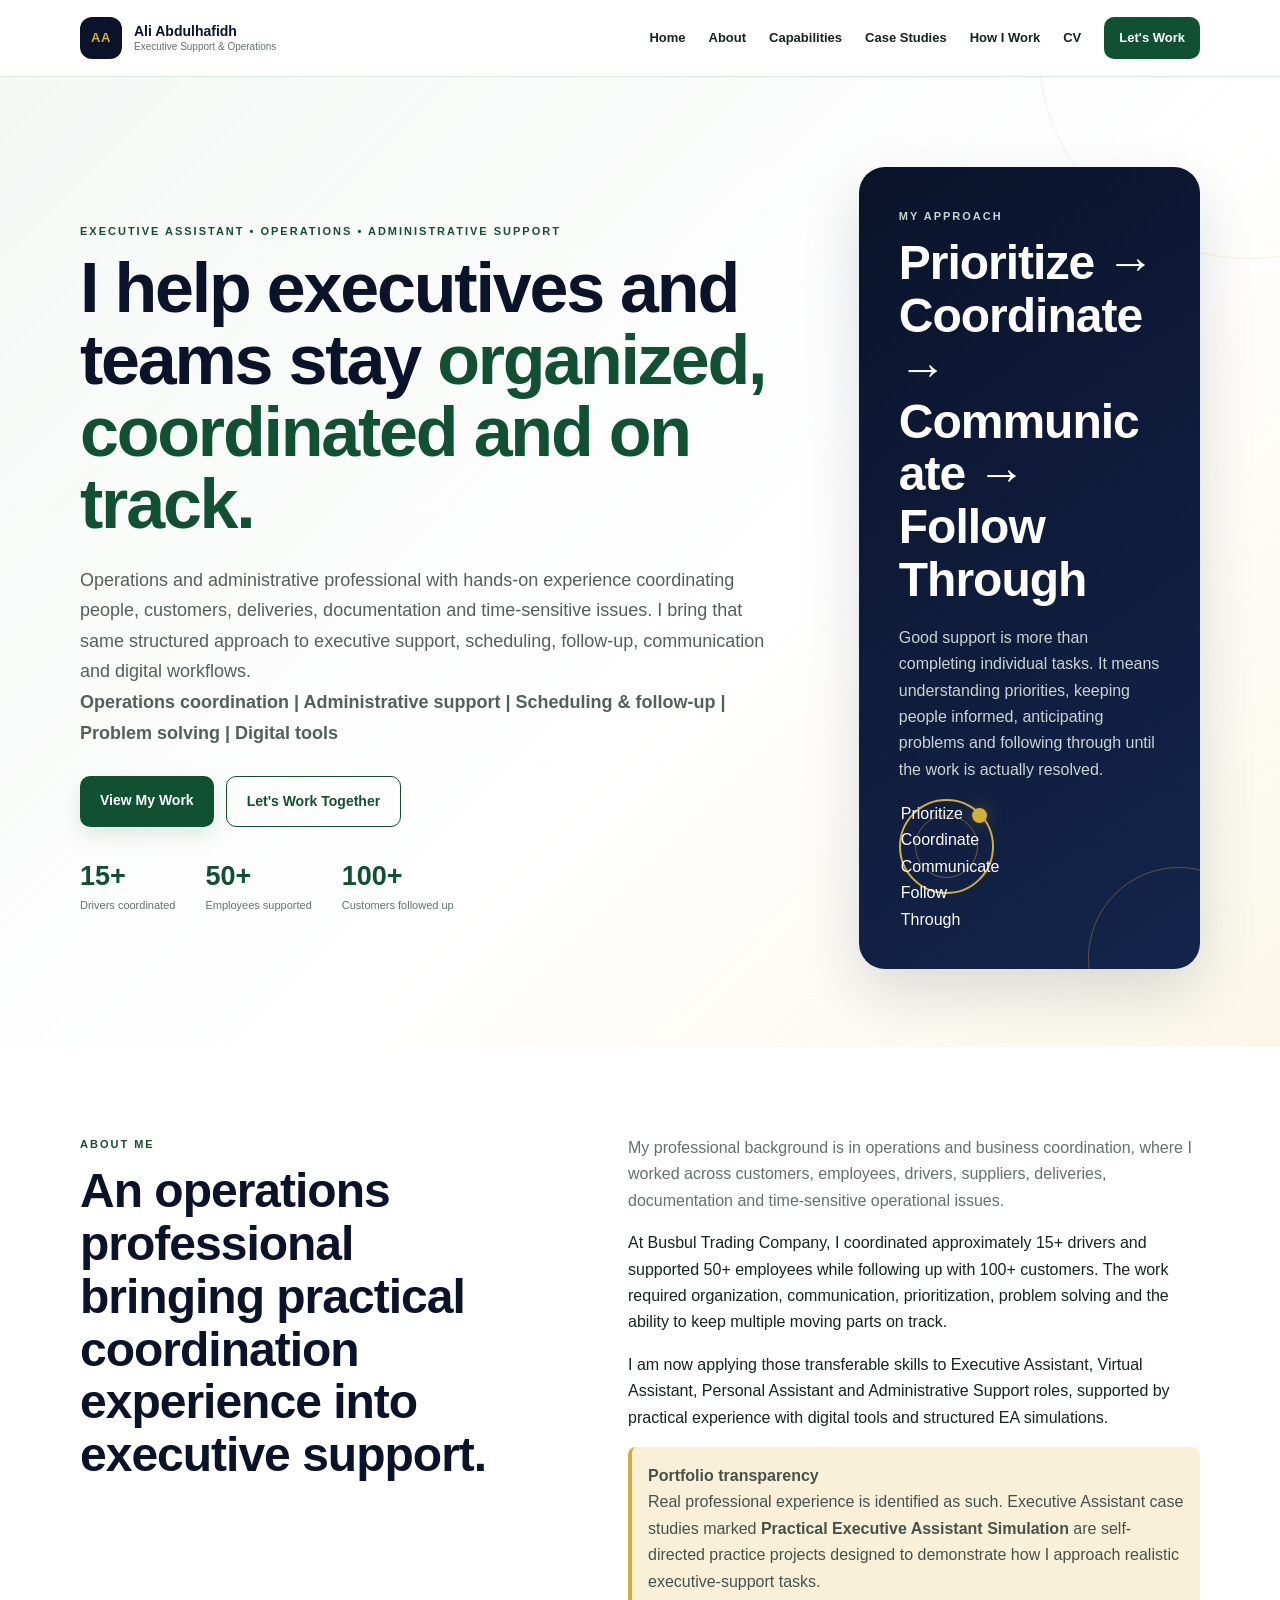
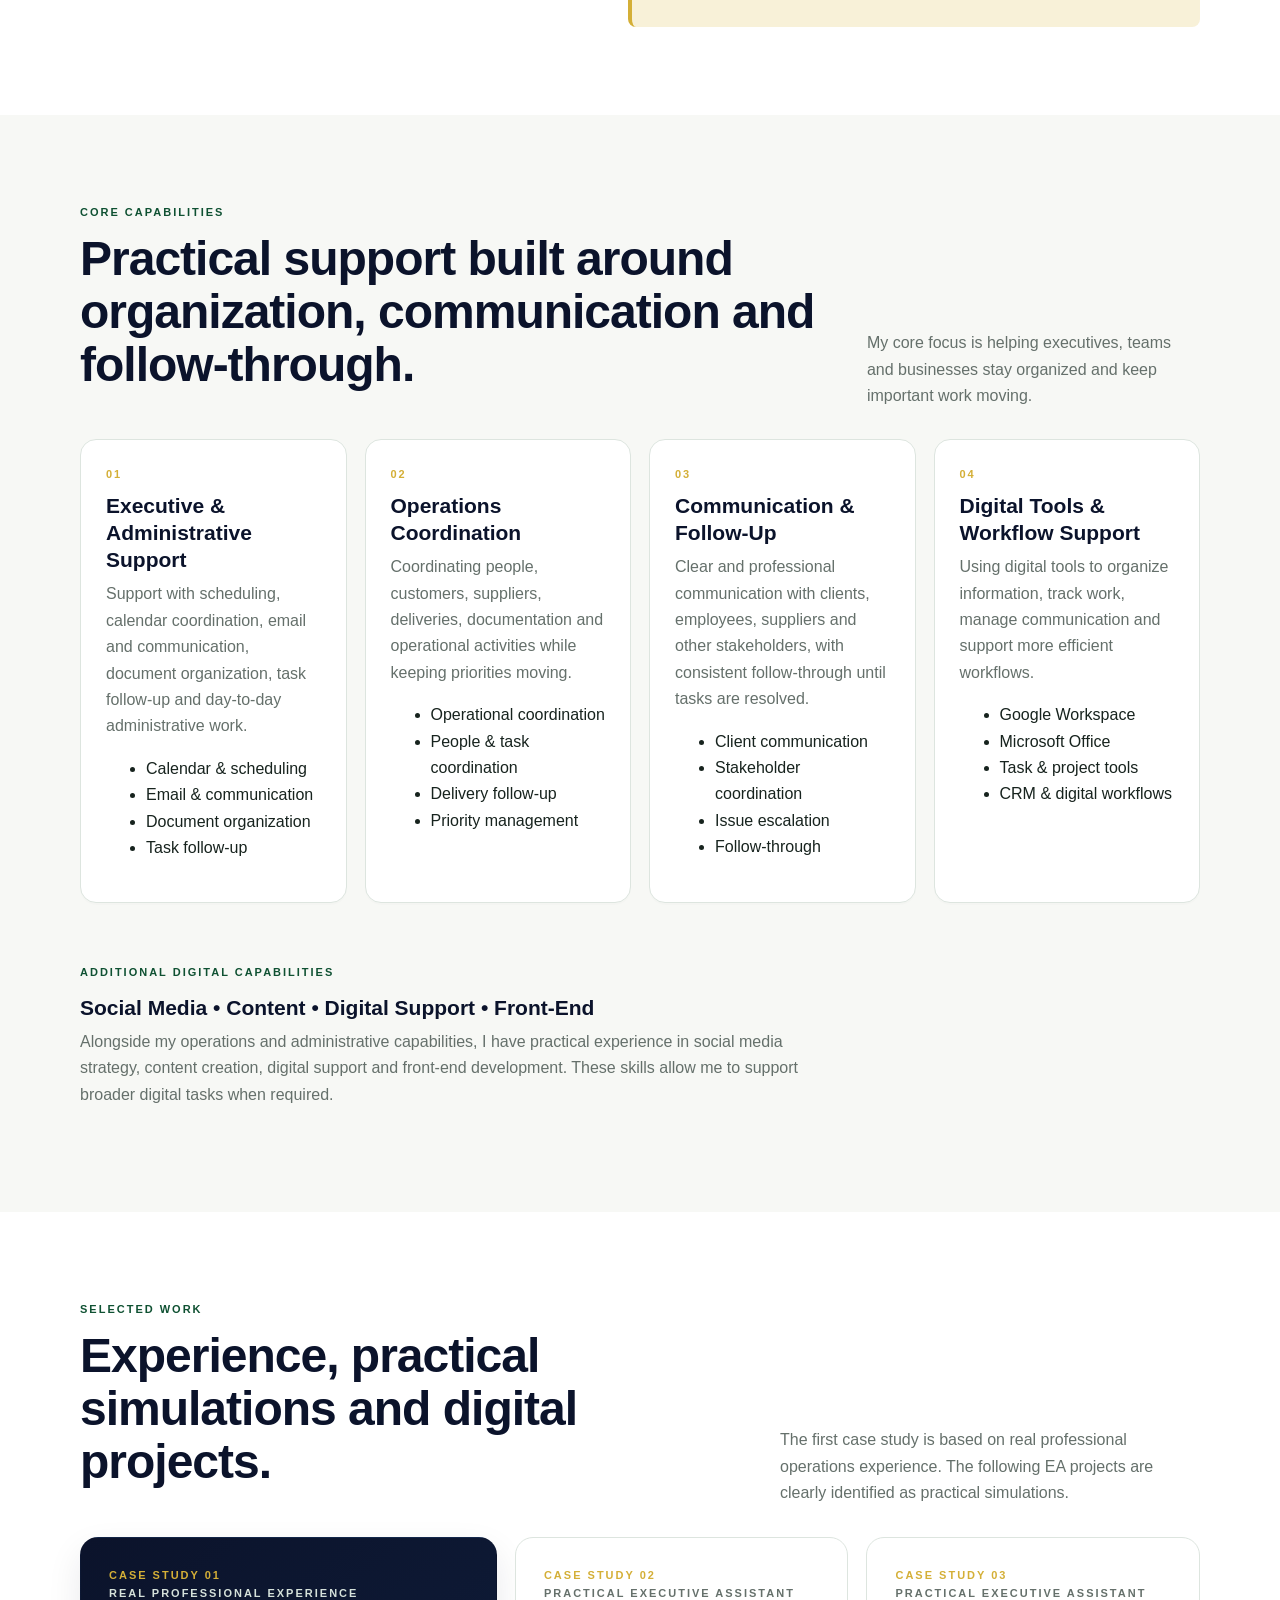
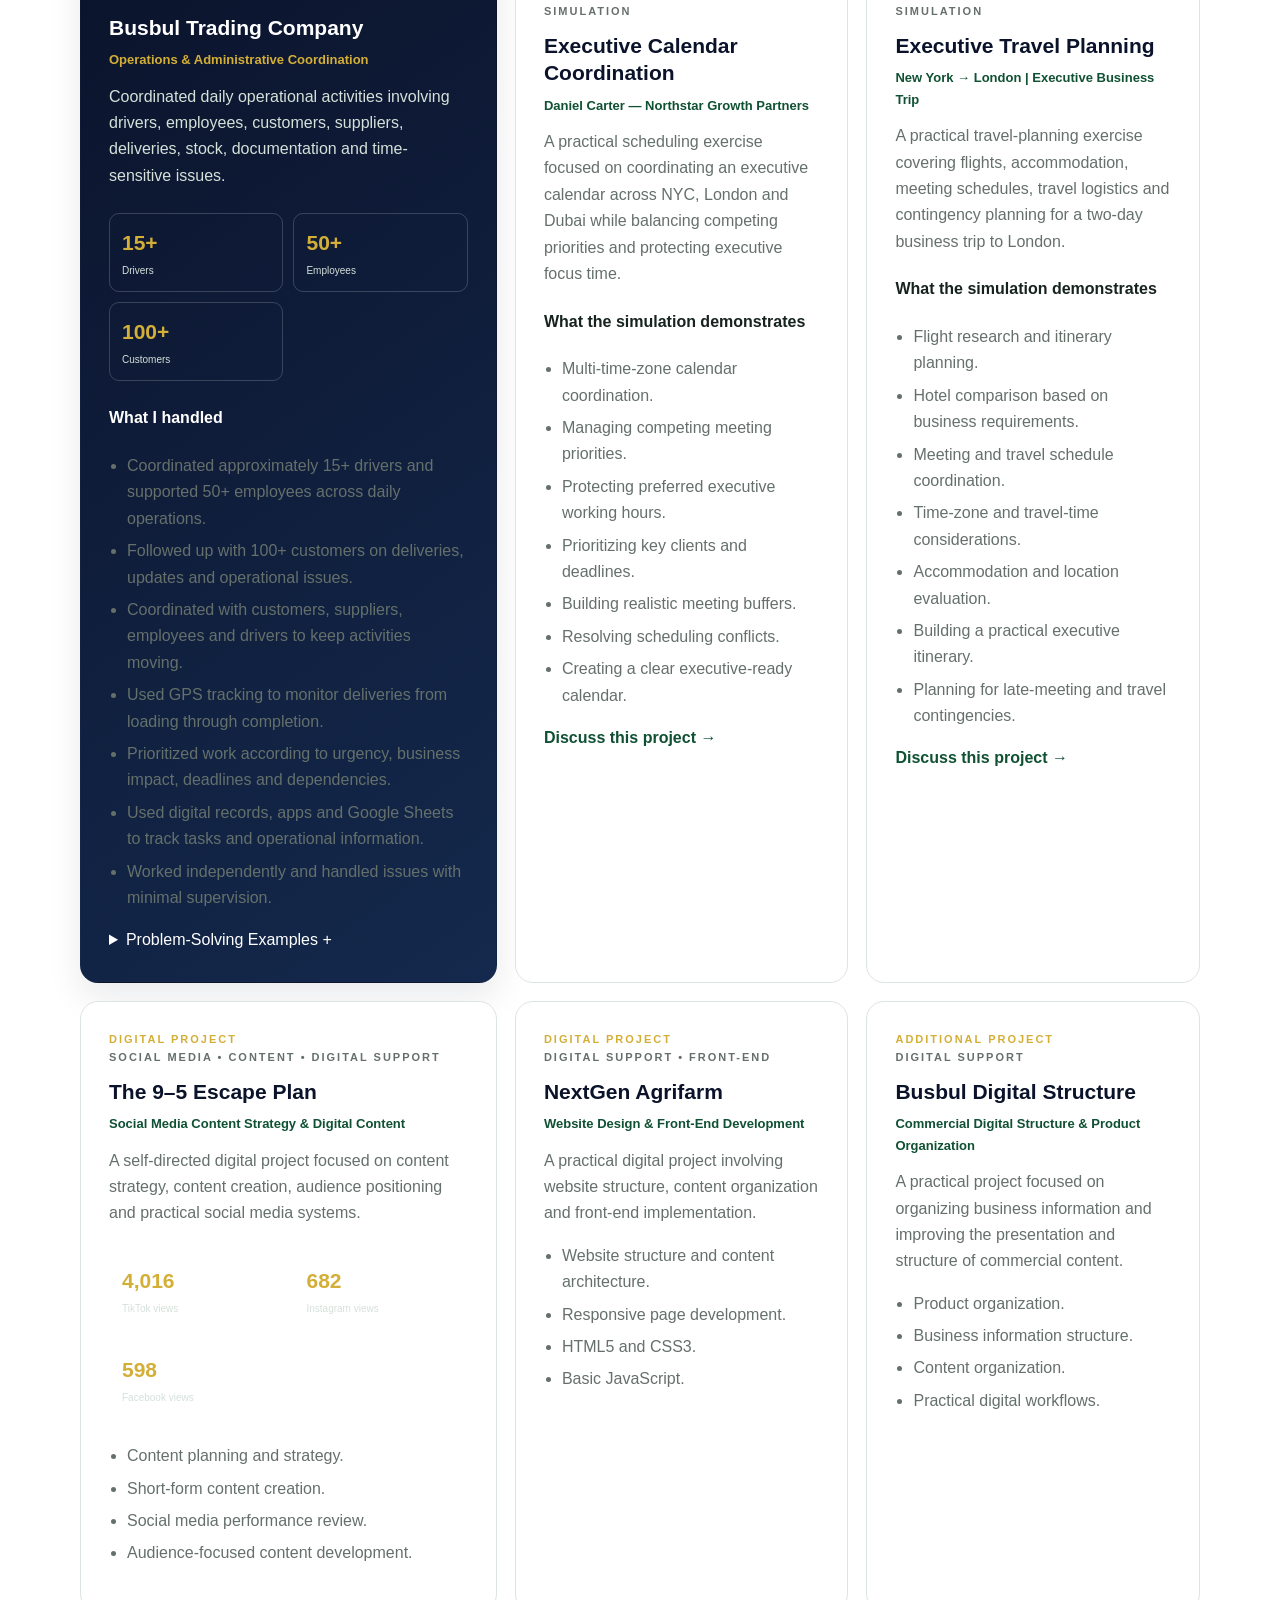
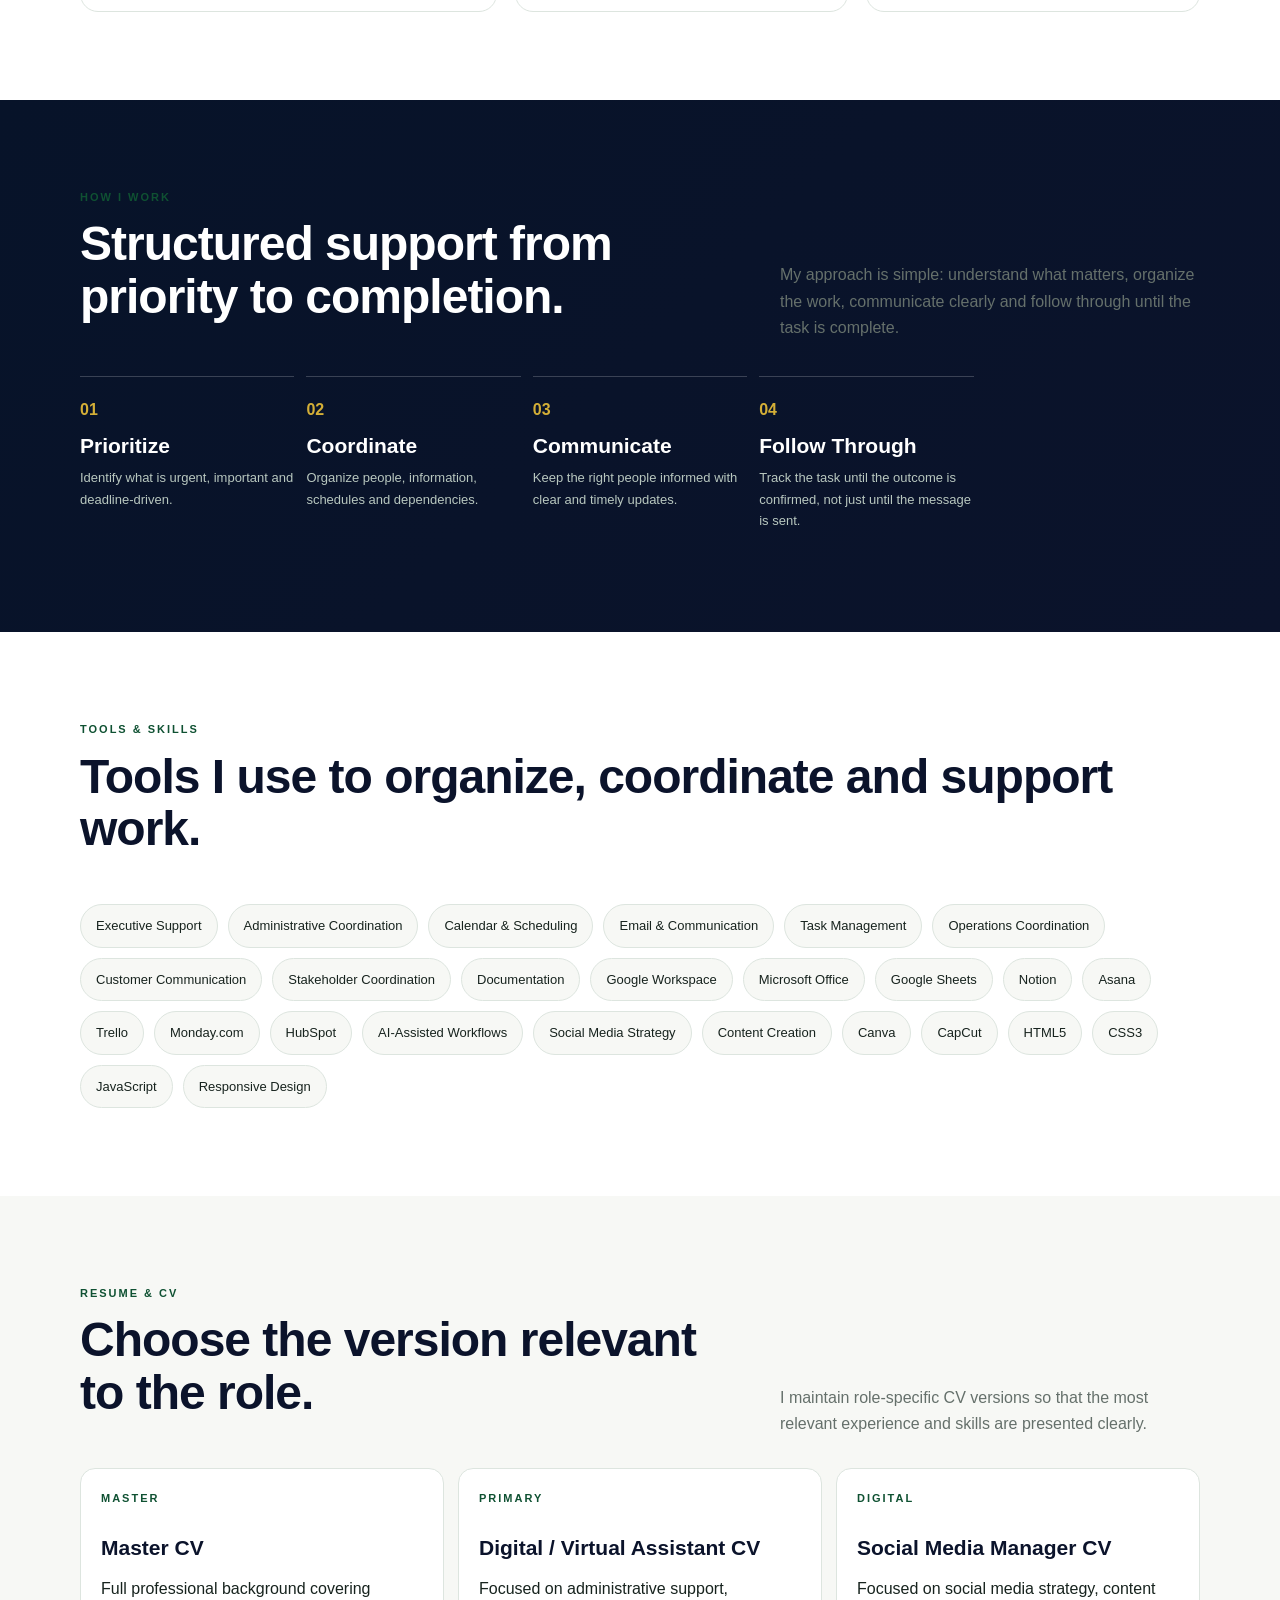
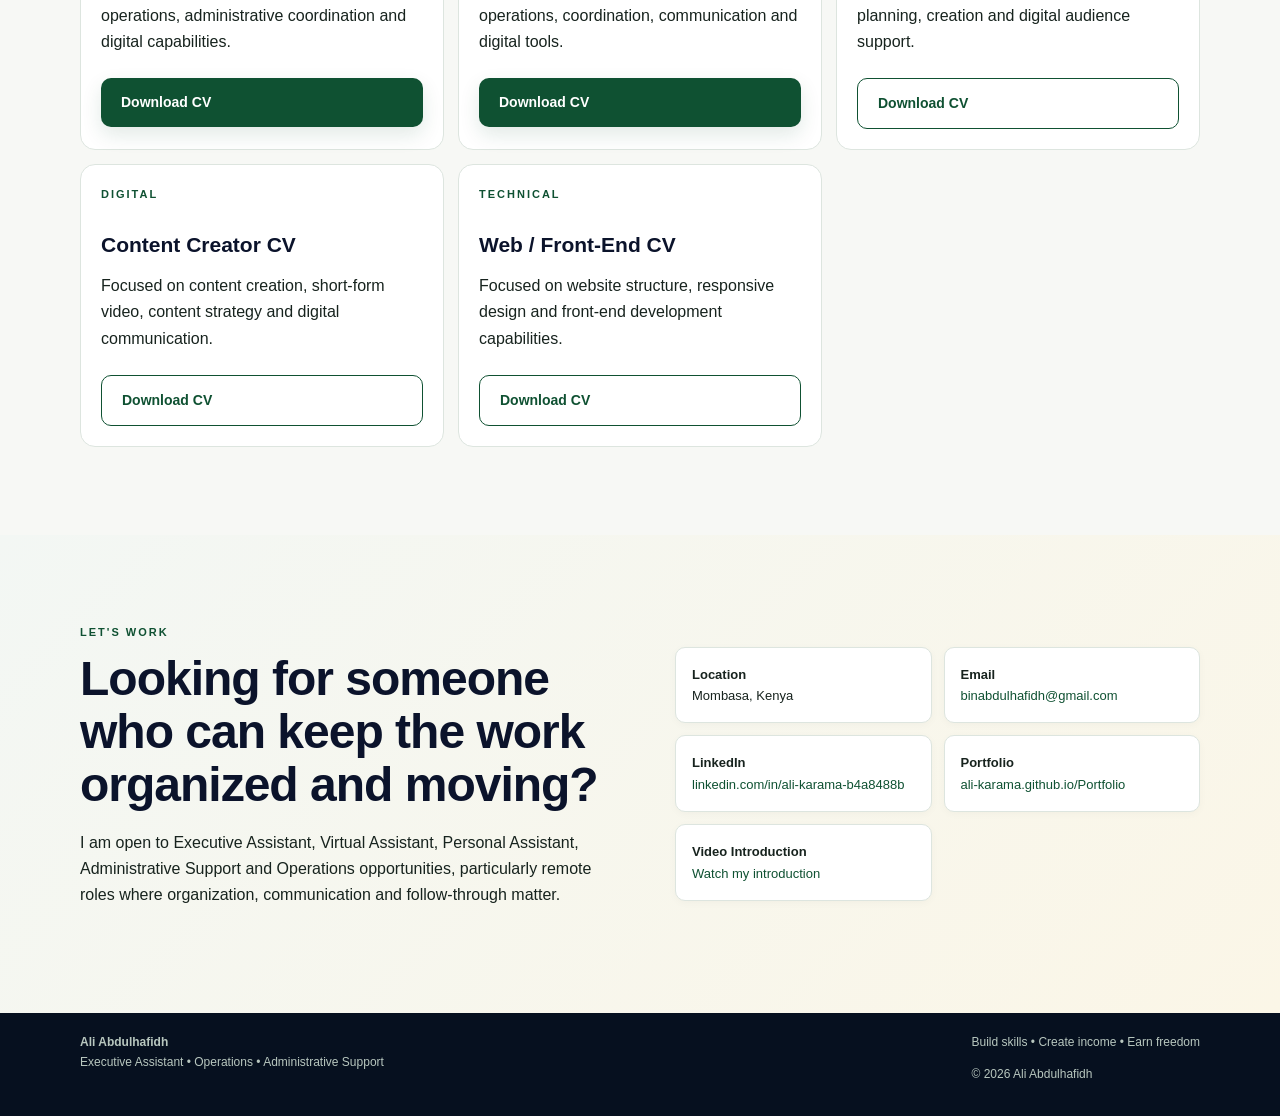
==== commit 4288d1b3: "Update index.html" ====
--- a/index.html
+++ b/index.html
@@ -551,59 +551,68 @@
             </ul>
 
 
-            <h4>
-              Problem-Solving Examples
-            </h4>
-
-            <div class="cards">
-
-              <div class="card">
-
-                <h3>
-                  Truck Accident
-                </h3>
-
-                <p>
-                  When a delivery truck was involved in an accident,
-                  I coordinated a backup truck, arranged the transfer
-                  of goods and kept the customer informed until the
-                  delivery issue was resolved.
-                </p>
-
-              </div>
-
-
-              <div class="card">
-
-                <h3>
-                  Loading Shortage
-                </h3>
-
-                <p>
-                  When a shortage was identified after a truck had
-                  already left, I communicated the issue to the
-                  customer, managed expectations and coordinated the
-                  appropriate credit note.
-                </p>
-
-              </div>
-
-
-              <div class="card">
-
-                <h3>
-                  Difficult Client
-                </h3>
-
-                <p>
-                  Handled a difficult customer situation calmly and
-                  professionally, focusing on communication, resolution
-                  and maintaining the working relationship.
-                </p>
-
-              </div>
-
-            </div>
+<details class="problem-solving">
+
+  <summary>
+    <span>Problem-Solving Examples</span>
+    <span class="dropdown-icon">+</span>
+  </summary>
+
+  <div class="problem-solving-content">
+
+    <div class="cards">
+
+      <div class="card">
+
+        <h3>
+          Truck Accident
+        </h3>
+
+        <p>
+          When a delivery truck was involved in an accident,
+          I coordinated a backup truck, arranged the transfer
+          of goods and kept the customer informed until the
+          delivery issue was resolved.
+        </p>
+
+      </div>
+
+
+      <div class="card">
+
+        <h3>
+          Loading Shortage
+        </h3>
+
+        <p>
+          When a shortage was identified after a truck had
+          already left, I communicated the issue to the
+          customer, managed expectations and coordinated the
+          appropriate credit note.
+        </p>
+
+      </div>
+
+
+      <div class="card">
+
+        <h3>
+          Difficult Client
+        </h3>
+
+        <p>
+          Handled a difficult customer situation calmly and
+          professionally, focusing on communication, resolution
+          and maintaining the working relationship.
+        </p>
+
+      </div>
+
+    </div>
+
+  </div>
+
+</details>
 
           </article>
 
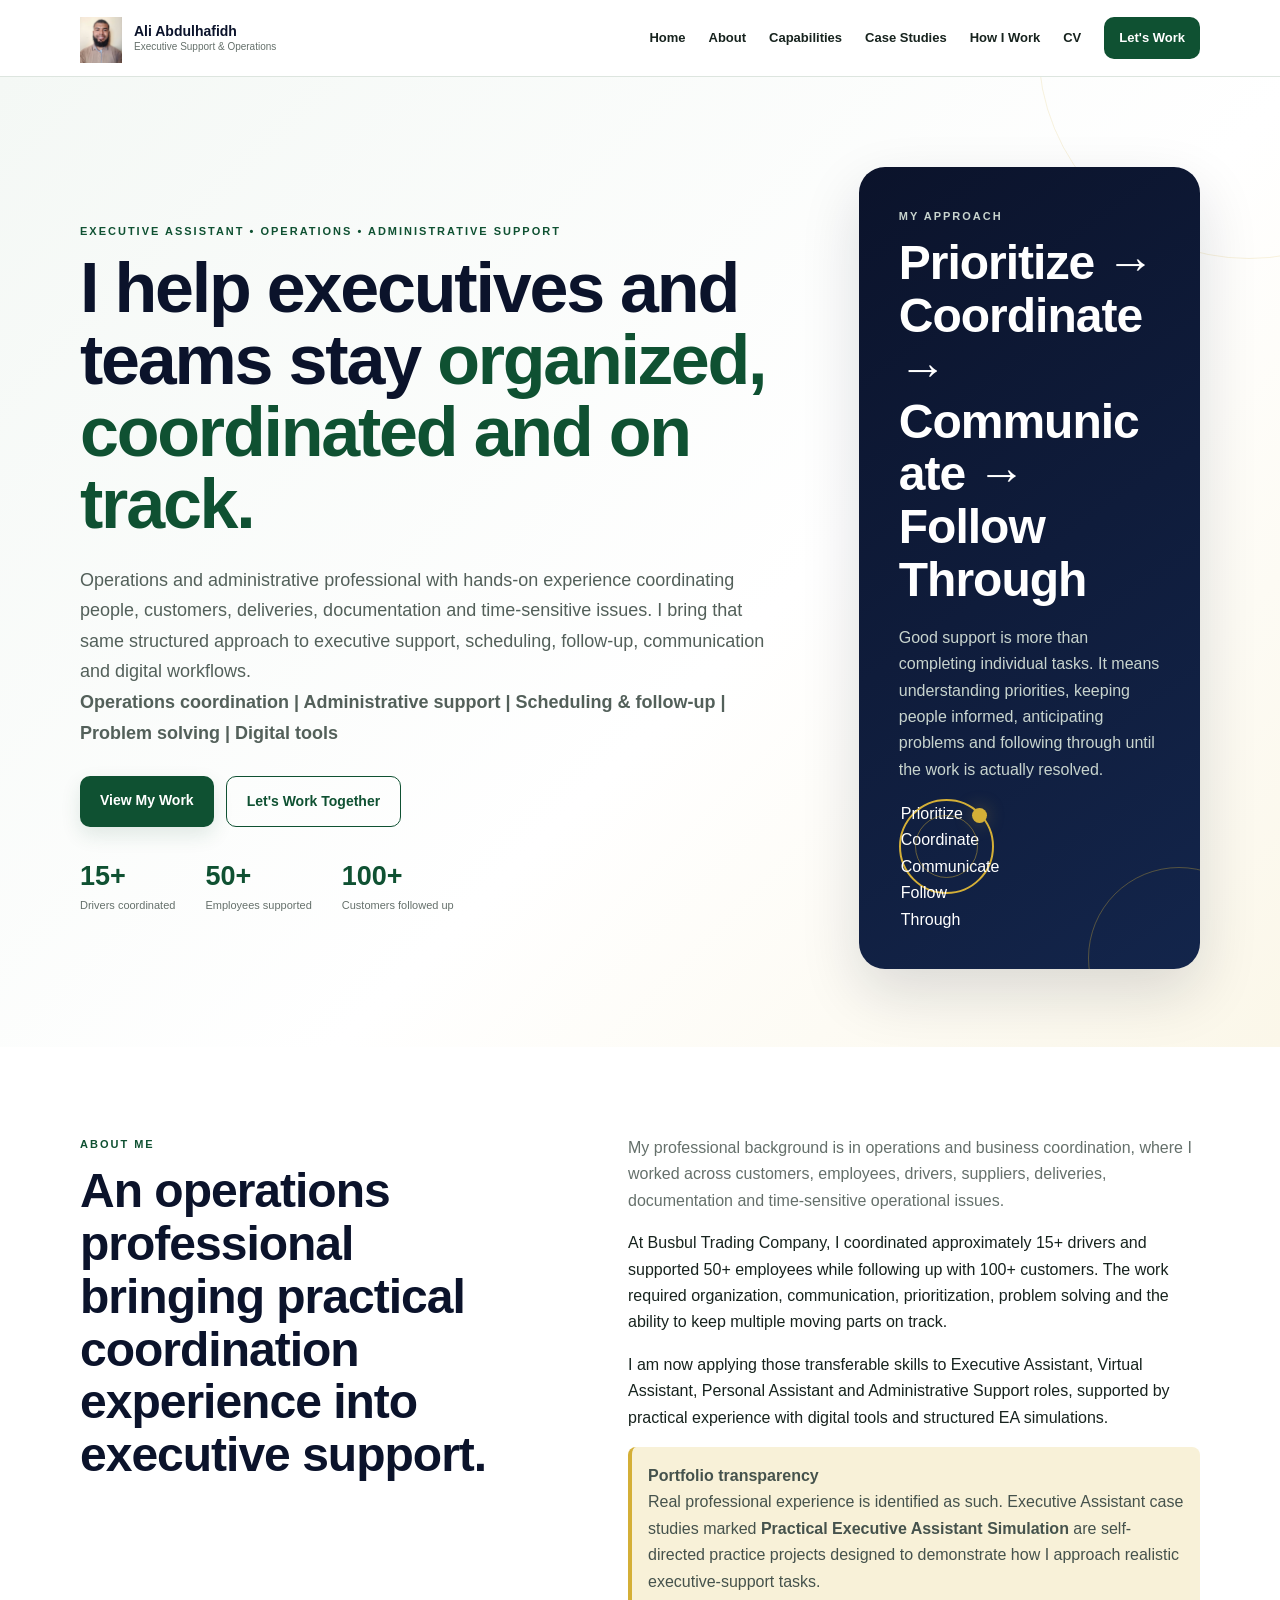
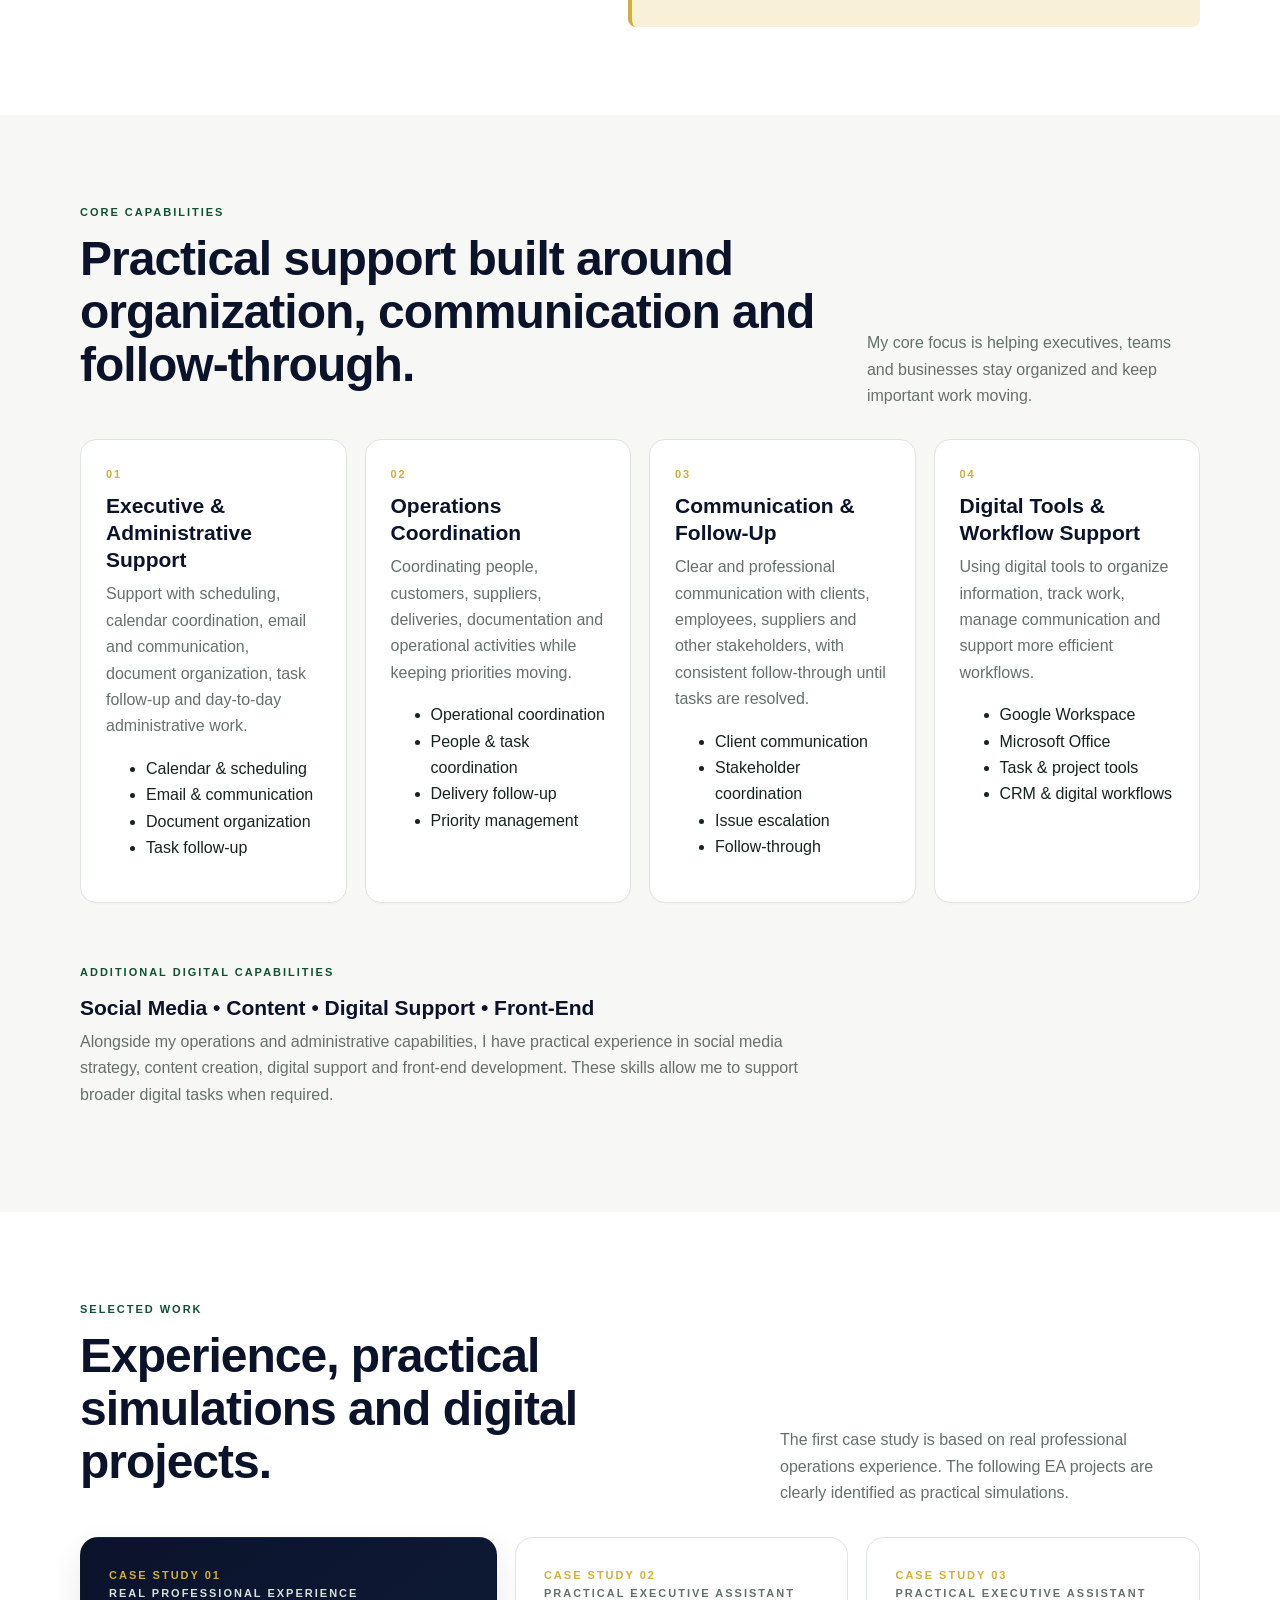
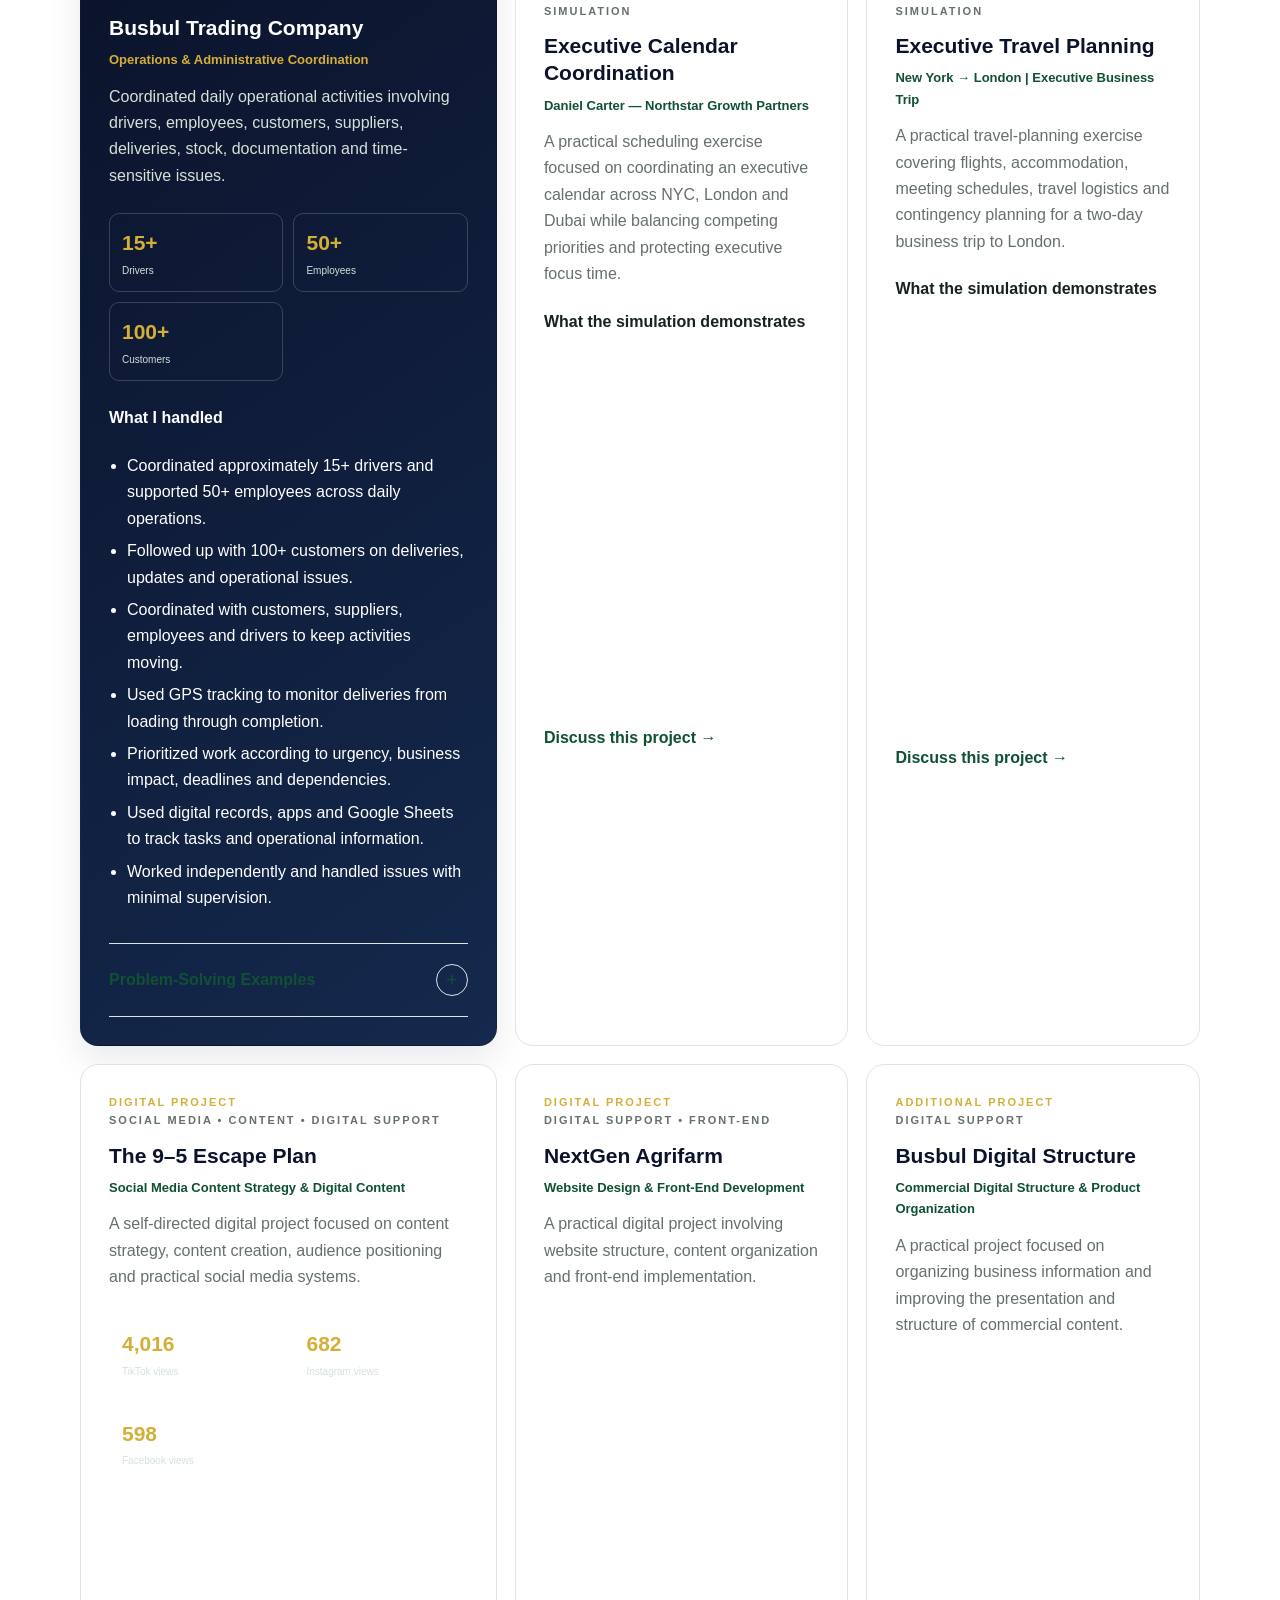
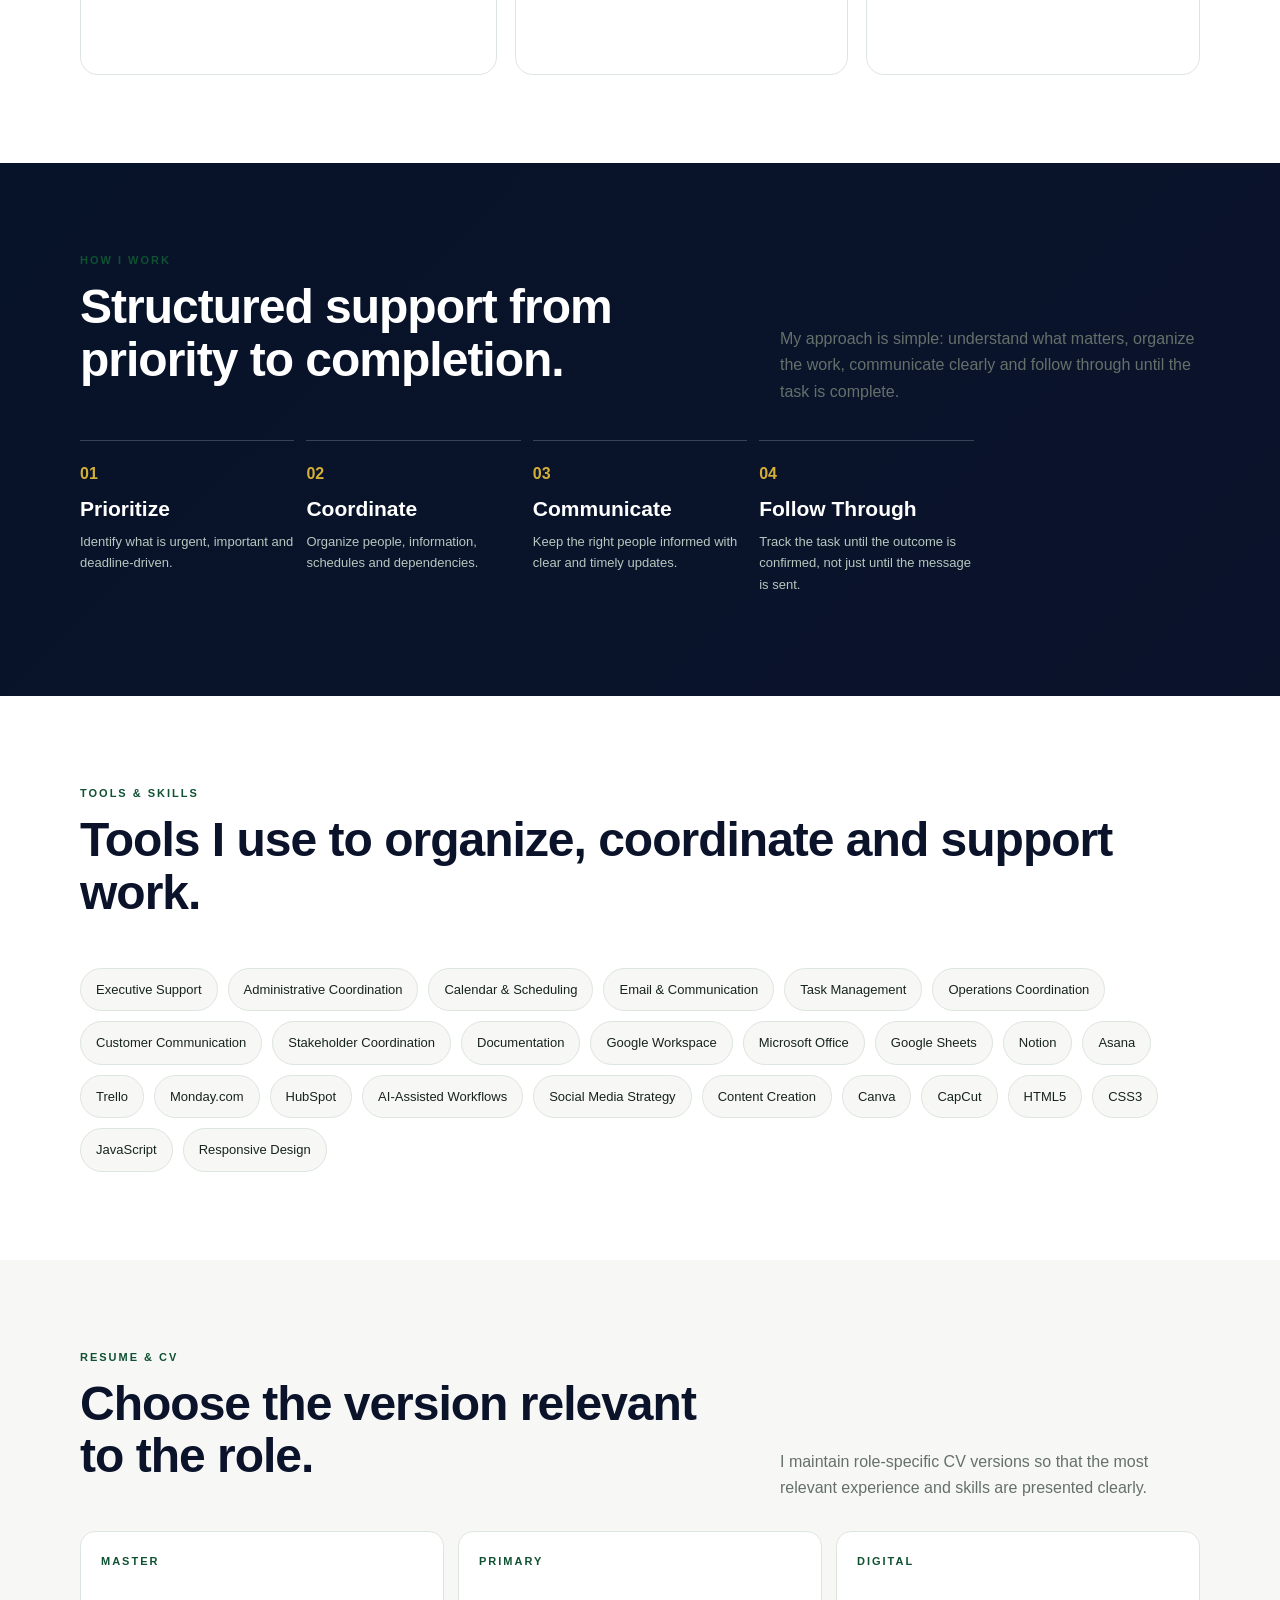
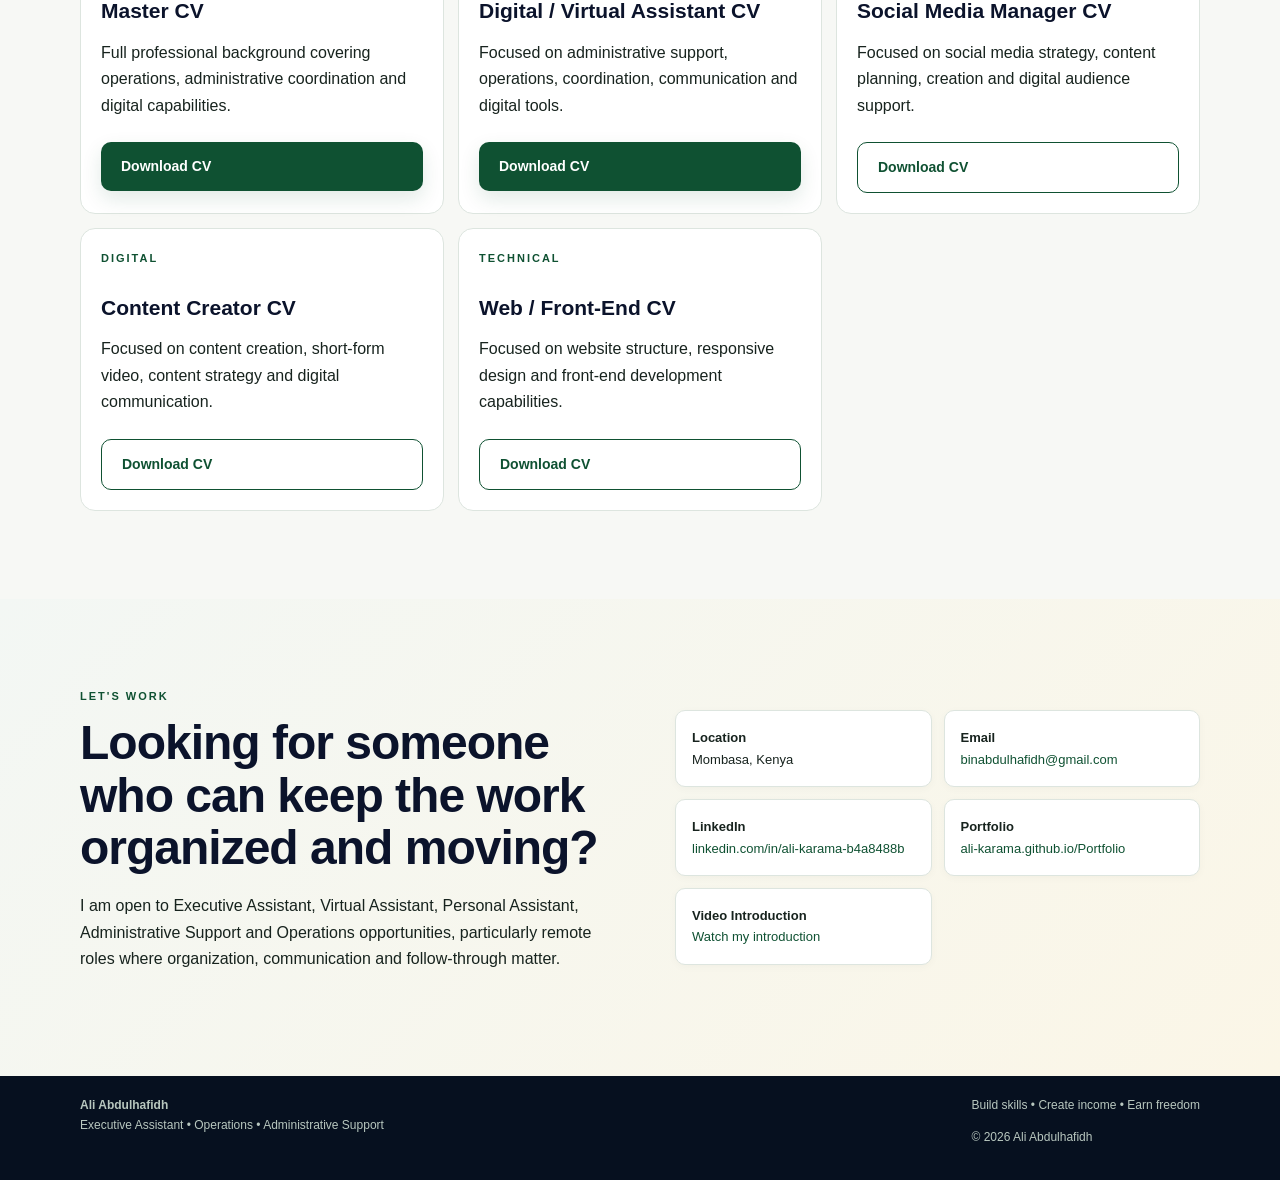
==== commit 296a746b: "Update index.html" ====
--- a/index.html
+++ b/index.html
@@ -31,7 +31,7 @@
     <div class="container nav">
 
       <a href="#home" class="brand">
-        <span class="brand-mark">AA</span>
+        <span class="brand-mark"> <img src="Ali_Abdulhafidh_Picture.jpeg"> </span>
 
         <span>
           <strong>Ali Abdulhafidh</strong>
--- a/style.css
+++ b/style.css
@@ -544,6 +544,74 @@
   letter-spacing: 2px;
 }
 
+/* =========================
+   PROBLEM-SOLVING DROPDOWN
+========================= */
+
+.problem-solving {
+  margin-top: 32px;
+  border-top: 1px solid var(--line);
+  border-bottom: 1px solid var(--line);
+}
+
+.problem-solving summary {
+  list-style: none;
+  cursor: pointer;
+
+  display: flex;
+  align-items: center;
+  justify-content: space-between;
+
+  padding: 20px 0;
+
+  font-size: 1rem;
+  font-weight: 700;
+  color: var(--green);
+
+  transition: color 0.25s ease;
+}
+
+.problem-solving summary::-webkit-details-marker {
+  display: none;
+}
+
+.problem-solving summary:hover {
+  color: var(--gold);
+}
+
+.dropdown-icon {
+  width: 32px;
+  height: 32px;
+
+  display: flex;
+  align-items: center;
+  justify-content: center;
+
+  border: 1px solid var(--line);
+  border-radius: 50%;
+
+  font-size: 1.2rem;
+  font-weight: 400;
+
+  transition:
+    transform 0.25s ease,
+    background 0.25s ease,
+    color 0.25s ease;
+}
+
+.problem-solving[open] .dropdown-icon {
+  transform: rotate(45deg);
+  background: var(--green);
+  color: var(--white);
+}
+
+.problem-solving-content {
+  padding: 0 0 28px;
+}
+
+.problem-solving-content .cards {
+  margin-top: 0;
+}
 /* =========================================================
    10. SECTION HEADINGS
    ========================================================= */
@@ -638,6 +706,7 @@
 
 .case-card li {
   margin-bottom: 6px;
+  color: rgb(255,255,255);
 }
 
 .metrics {
